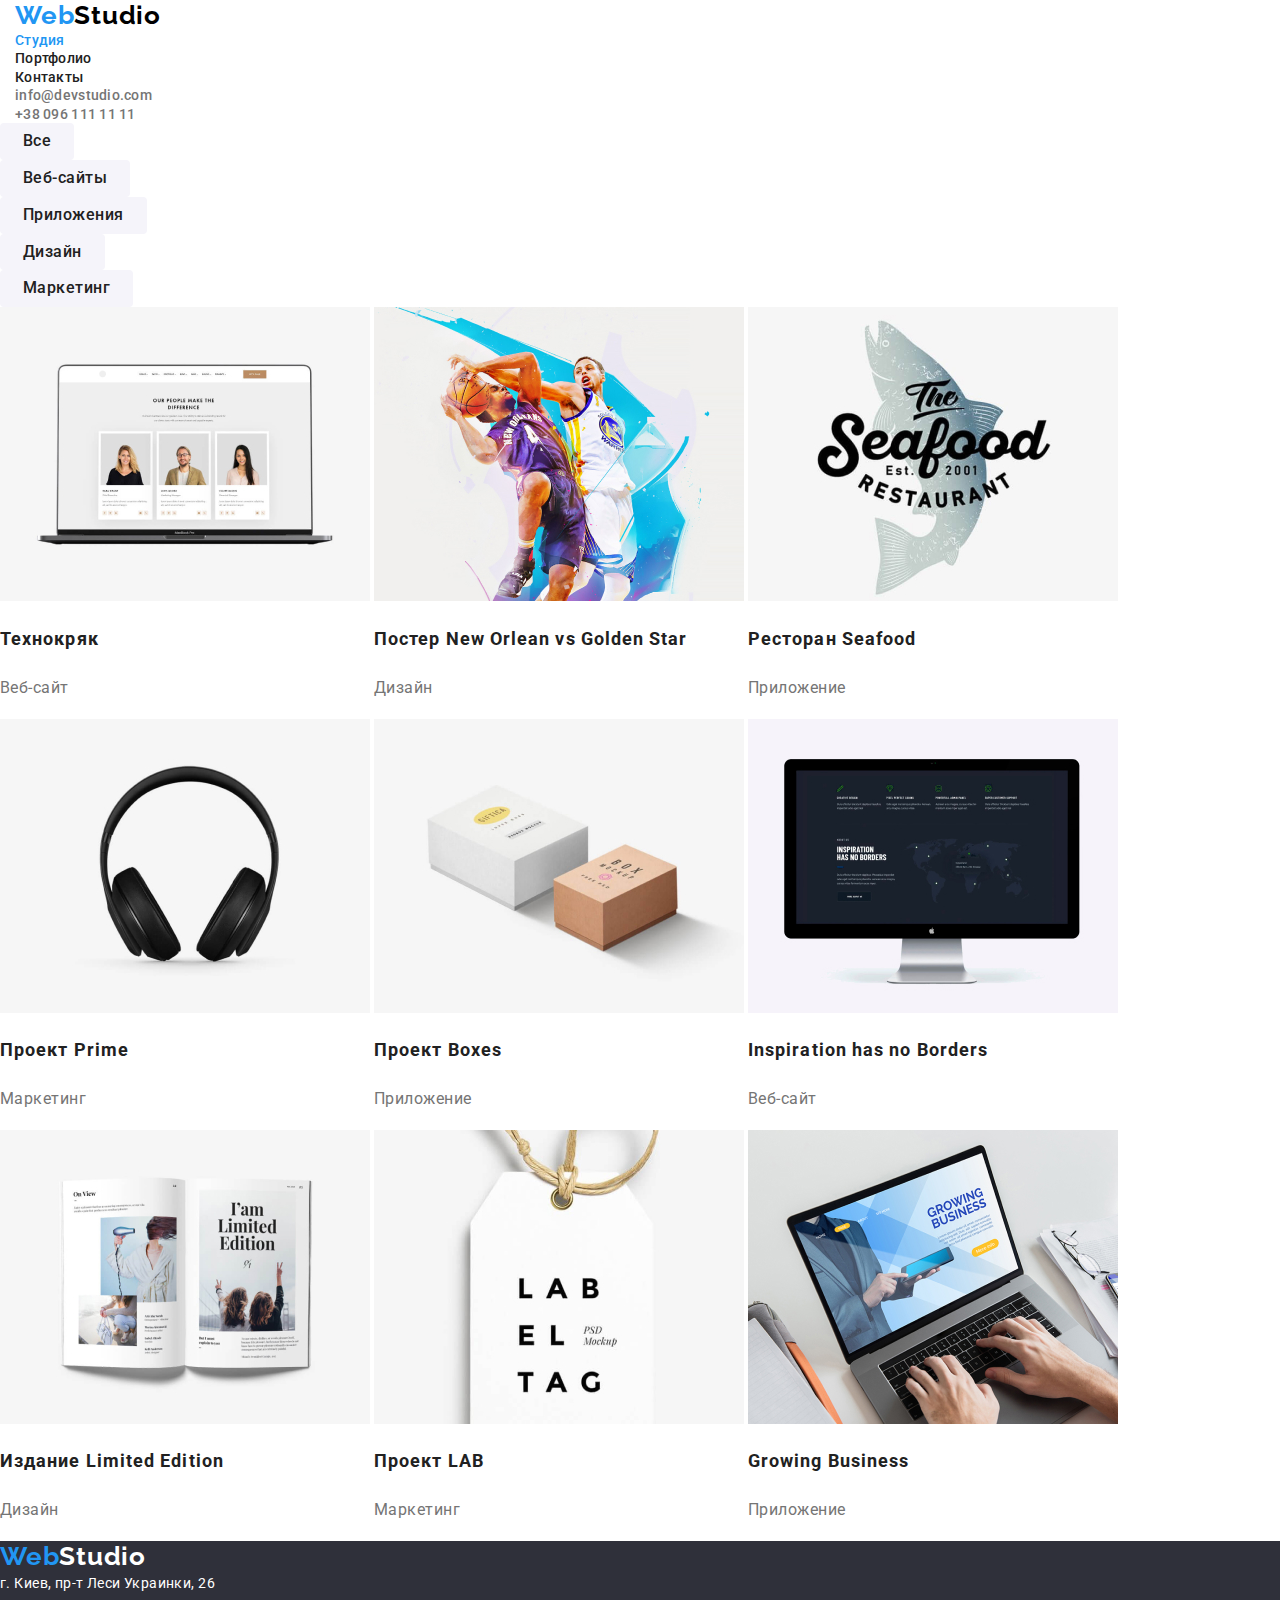
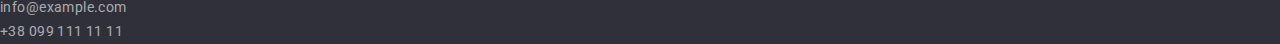
==== portfolio.html @ aeaafd96 "??" ====
<!DOCTYPE html>
<html lang="ru">

<head>
    <meta charset="UTF-8">
    <meta name="viewport" content="width=device-width, initial-scale=1.0">
    <title>Document</title>
    <link rel="preconnect" href="https://fonts.gstatic.com">
    <link href="https://fonts.googleapis.com/css2?family=Raleway:wght@700&family=Roboto:wght@400;500;700;900&display=swap"
    rel="stylesheet">
    <link rel="stylesheet" href="https://cdnjs.cloudflare.com/ajax/libs/modern-normalize/1.0.0/modern-normalize.min.css">
    <link rel="stylesheet" href="./css/style.css" />
<head>
    <meta charset="UTF-8">
    <meta teammate-name="viewport" content="width=device-width, initial-scale=1.0">
    <title>Document</title>
    <link rel="preconnect" href="https://fonts.gstatic.com">
    <link
        href="https://fonts.googleapis.com/css2?family=Raleway:wght@700&family=Roboto:wght@400;500;700;900&display=swap"
        rel="stylesheet">
    <link rel="stylesheet"
        href="https://cdnjs.cloudflare.com/ajax/libs/modern-normalize/1.0.0/modern-normalize.min.css">
    <link rel="stylesheet" href="./css/style.css" />
</head>
<body class="body">

    <header>
        <!-- Шапка сайта-->
        <div class="container">
            <nav>
                <!-- Главный блок навигации -->
                <a href="./index.html" class="logo">
                    <!--"/" - вернуться на главную страницу-->
                    Web<span class="logo-web">Studio</span>
                </a>
                <ul class="site-nav">
                    <li><a href="" class="link current">Студия</a></li>
                    <li><a href="./portfolio.html" class="link">Портфолио</a></li>
                    <li><a href="" class="link">Контакты</a></li>
                </ul>
            </nav>
        </div>

        <div class="container">
            <ul class="site-auth">
                <li><a href="" class="auth-link">info@devstudio.com</a></li>
                <li><a href="" class="auth-link">+38 096 111 11 11</a></li>
            </ul>
        </div>
    </header>
    <main>
        <section class="filter-section">
            <h1 class="visually-hidden">Портфолио</h1>
        <ul class="buttom">
            <li><button type="button" class="filter-button">Все</button></li>
            <li><button type="button" class="filter-button">Веб-сайты</button></li>
            <li><button type="button" class="filter-button">Приложения</button></li>
            <li><button type="button" class="filter-button">Дизайн</button></li>
            <li><button type="button" class="filter-button">Маркетинг</button></li>
        </ul>
        <ul>
            <li class="filter-list">
                <a href="">
                <img src="./images/portfolio.jpg" alt="Технокряк">
                <h2 class="filter-experience">Технокряк</h2>
                <p class="filter-product">Веб-сайт</p></a>
            </li>
            <li class="filter-list">
                <a href="">
                <img src="./images/portfolio2.jpg" alt="Постер New Orlean vs Golden Star">
                <h2 class="filter-experience">Постер New Orlean vs Golden Star</h2>
                <p class="filter-product">Дизайн</p>
            </a>
            </li>
            <li class="filter-list">
                <a href="">
                <img src="./images/portfolio3.jpg" alt="Ресторан Seafood">
                <h2 class="filter-experience">Ресторан Seafood</h2>
                <p class="filter-product">Приложение</p>
            </a>
            </li>
            <li class="filter-list">
                <a href="">
                <img src="./images/portfolio4.jpg" alt="Проект Prime">
                <h2 class="filter-experience">Проект Prime</h2>
                <p class="filter-product">Маркетинг</p>
            </a>
            </li>
            <li class="filter-list">
               <a href="">
                <img src="./images/portfolio5.jpg" alt="Проект Boxes">
                <h2 class="filter-experience">Проект Boxes</h2>
                <p class="filter-product">Приложение</p>
            </a>
            </li>
            <li class="filter-list">
               <a href="">
                <img src="./images/portfolio6.jpg" alt="Inspiration has no Borders">
                <h2 class="filter-experience">Inspiration has no Borders</h2>
                <p class="filter-product">Веб-сайт</p>
            </a>
            </li>
            <li class="filter-list">
               <a href="">
                <img src="./images/portfolio7.jpg" alt="Издание Limited Edition">
                <h2 class="filter-experience">Издание Limited Edition</h2>
                <p class="filter-product">Дизайн</p>
            </a>
            </li>
            <li class="filter-list">
               <a href="">
                <img src="./images/portfolio8.jpg" alt="Проект LAB">
                <h2 class="filter-experience">Проект LAB</h2>
                <p class="filter-product">Маркетинг</p>
            </a>
            </li>
            <li class="filter-list">
               <a href="">
                <img src="./images/portfolio9.jpg" alt="Growing Business">
                <h2 class="filter-experience">Growing Business</h2>
                <p class="filter-product">Приложение</p>
            </a>
            </li>
        </ul>
      

        </section>
    </main>
    <footer class="footer">
        <a href="./index.html" class="logo">
            <!--"/" - вернуться на главную страницу. Не работает на GitHub, добавлен ./index.html-->
            Web<span class="logo-footer">Studio</span>
        </a>
    
        <address>
            <ul>
                <li><a href="https://goo.gl/maps/9YoqFHSqJAAs1rC1A" target="_blank" class="footer-maps">г. Киев, пр-т Леси
                        Украинки, 26</a></li>
                <li><a href="mailto:info@example.com" class="footer-link">info@example.com</a></li>
                <li><a href="tel:+380991111111" class="footer-link">+38 099 111 11 11</a></li>
            </ul>
        </address>
    
    
    </footer>

</body>

</html>
---- css/style.css ----
:root {
  --primary-text-color: #212121;
  --title-text-color: #2196f3;
  --text-color: #757575;
  --hero-color: #ffffff;
  --footer-link-color: rgba(255, 255, 255, 0.6);
}

*html {
  box-sizing: border-box;
}

*,
*::before,
*::after {
  box-sizing: inherit;
}

body {
  background-color: var(--hero-color);
  font-family: Roboto, sans-serif;
  margin: 0;
}

.container {
  width: 1230px;
  padding-left: 15px;
  padding-right: 15px;
  margin: 0;
}

/*приминяем ко всем спискам*/
ul {
  list-style: none;
  padding: 0;
  margin: 0;
}

/*убираем подчёркивание текста*/
a {
  text-decoration: none;
}

.section.no-padding {
  padding-top: 0px;
  padding-bottom: 0px;
}

/* Логотип*/
.logo {
  color: var(--title-text-color);
  font-family: Raleway, cursive;
  font-weight: 700;
  font-size: 26px;
  line-height: 1.19;
  letter-spacing: 0.03em;
}
.logo-web {
  color: #000000;
}

.logo-web:hover,
.logo-web:focus {
  color: var(--title-text-color);
}

.logo-footer {
  color: #ffffff;
}

.logo-footer:hover,
.logo-footer:focus {
  color: var(--title-text-color);
}

/*site-nav*/
.site-nav .link {
  color: var(--primary-text-color);
  font-weight: 500;
  font-size: 14px;
  line-height: 1.14;
  letter-spacing: 0.02em;
  margin-top: 32px;
  margin-bottom: 32px;
}
.site-nav .link:hover,
.site-nav .link:focus {
  color: var(--title-text-color);
}

.site-nav .link.current {
  color: var(--title-text-color);
}

/*site-auth*/
.site-auth .auth-link {
  color: var(--text-color);
  font-weight: 500;
  font-size: 14px;
  line-height: 1.14;
  letter-spacing: 0.02em;
  margin-top: 0px;
  margin-bottom: 213px;
}
.site-auth .auth-link:hover,
.site-auth .auth-link:focus {
  color: var(--title-text-color);
}

/*Общее оформление текста*/
.section {
  font-weight: 700;
  font-size: 36px;
  line-height: 1.16;
  text-align: center;
  letter-spacing: 0.03em;
  padding-top: 94px;
  padding-bottom: 94px;
}

.teammate {
  background-color: #f5f4fa;
}

/*Hero*/
.hero-section {
  margin: 0;
  margin-bottom: 0;
  background-color: #2f303a;
  text-align: center;
}

.hero-title {
  color: var(--hero-color);
  font-weight: 900;
  font-size: 44px;
  line-height: 1.36;
  text-align: center;
  letter-spacing: 0.06em;
  text-transform: uppercase;
  margin-top: 0px;
  margin-bottom: 30px;
}

/*Button*/
.button {
  color: var(--hero-color);
  background-color: var(--title-text-color);
  font-family: inherit;
  font-family: Roboto;
  font-weight: 700;
  font-size: 16px;
  line-height: 1.87;
  display: flex;
  align-items: center;
  text-align: center;
  letter-spacing: 0.06em;
  box-shadow: 0px 4px 4px rgba(0, 0, 0, 0.15);
  border-radius: 4px;
  display: inline-block;
  padding: 10px 32px;
  margin-top: 0px;
  margin-bottom: 187px;
}

.button:hover,
.button:focus {
  color: var(--title-text-color);
  background-color: var(--hero-color);
  font-family: inherit;
}

/*///////Наши преимуества(advantages)/////*/
/*advantages-title {}*/

.advantages-list {
  display: inline-block;
}

.visually-hidden {
  position: absolute;
  width: 1px;
  height: 1px;
  margin: -1px;
  border: 0;
  padding: 0;
  white-space: nowrap;
  clip-path: inset(100%);
  clip: rect(0 0 0 0);
  overflow: hidden;
}

.advantages-title {
  color: var(--primary-text-color);
  font-weight: 700;
  font-size: 14px;
  line-height: 1.14;
  letter-spacing: 0.03em;
  text-transform: uppercase;
  margin-top: 0px;
  margin-bottom: 10px;
}

.advantages-content {
  color: var(--text-color);
  font-size: 14px;
  line-height: 1.71;
  letter-spacing: 0.03em;
  margin-top: 0px;
  margin-bottom: 0px;
  text-align: center;
}

/*Product*/

/*/////Team/////*/
.team-list,
.product-list {
  display: inline-block;
}
.teammate-name {
  font-weight: 500;
  font-size: 16px;
  line-height: 1.18;
  text-align: center;
  letter-spacing: 0.03em;
}
.teammate-position {
  color: var(--text-color);
  font-size: 16px;
  line-height: 1.18;
  text-align: center;
  letter-spacing: 0.03em;
}

/*Footer*/
.footer {
  background-color: #2f303a;
}
.footer-maps {
  color: var(--hero-color);
  font-style: normal;
  font-size: 14px;
  line-height: 1.71;
  letter-spacing: 0.03em;
}

.footer-link {
  color: var(--footer-link-color);
  font-style: normal;
  font-size: 14px;
  line-height: 1.71;
  letter-spacing: 0.03em;
}

/*/////////////////////portfolio.html////////////////////////*/

/*filter*/
.filter-list {
  display: inline-block;
}
.filter-product {
  color: var(--primary-text-color);
}

.filter-button {
  color: var(--primary-text-color);
  background-color: #f5f4fa;
  font-weight: 500;
  font-size: 16px;
  line-height: 1.43;
  text-align: center;
  letter-spacing: 0.03em;
  border: 1px solid transparent;
  display: inline-block;
  border-radius: 4px;
  padding: 6px 22px;
  text-align: center;
}

.filter-button:hover,
.filter-button:focus {
  color: var(--hero-color);
  background-color: var(--title-text-color);
  font-family: inherit;
}

.filter-experience {
  color: var(--primary-text-color);
  font-weight: bold;
  font-size: 18px;
  line-height: 2;
  letter-spacing: 0.06em;
}

.filter-product {
  color: var(--text-color);
  font-size: 16px;
  line-height: 1.87;
  letter-spacing: 0.03em;
}
---- css/style.css ----
:root {
  --primary-text-color: #212121;
  --title-text-color: #2196f3;
  --text-color: #757575;
  --hero-color: #ffffff;
  --footer-link-color: rgba(255, 255, 255, 0.6);
}

*html {
  box-sizing: border-box;
}

*,
*::before,
*::after {
  box-sizing: inherit;
}

body {
  background-color: var(--hero-color);
  font-family: Roboto, sans-serif;
  margin: 0;
}

.container {
  width: 1230px;
  padding-left: 15px;
  padding-right: 15px;
  margin: 0;
}

/*приминяем ко всем спискам*/
ul {
  list-style: none;
  padding: 0;
  margin: 0;
}

/*убираем подчёркивание текста*/
a {
  text-decoration: none;
}

.section.no-padding {
  padding-top: 0px;
  padding-bottom: 0px;
}

/* Логотип*/
.logo {
  color: var(--title-text-color);
  font-family: Raleway, cursive;
  font-weight: 700;
  font-size: 26px;
  line-height: 1.19;
  letter-spacing: 0.03em;
}
.logo-web {
  color: #000000;
}

.logo-web:hover,
.logo-web:focus {
  color: var(--title-text-color);
}

.logo-footer {
  color: #ffffff;
}

.logo-footer:hover,
.logo-footer:focus {
  color: var(--title-text-color);
}

/*site-nav*/
.site-nav .link {
  color: var(--primary-text-color);
  font-weight: 500;
  font-size: 14px;
  line-height: 1.14;
  letter-spacing: 0.02em;
  margin-top: 32px;
  margin-bottom: 32px;
}
.site-nav .link:hover,
.site-nav .link:focus {
  color: var(--title-text-color);
}

.site-nav .link.current {
  color: var(--title-text-color);
}

/*site-auth*/
.site-auth .auth-link {
  color: var(--text-color);
  font-weight: 500;
  font-size: 14px;
  line-height: 1.14;
  letter-spacing: 0.02em;
  margin-top: 0px;
  margin-bottom: 213px;
}
.site-auth .auth-link:hover,
.site-auth .auth-link:focus {
  color: var(--title-text-color);
}

/*Общее оформление текста*/
.section {
  font-weight: 700;
  font-size: 36px;
  line-height: 1.16;
  text-align: center;
  letter-spacing: 0.03em;
  padding-top: 94px;
  padding-bottom: 94px;
}

.teammate {
  background-color: #f5f4fa;
}

/*Hero*/
.hero-section {
  margin: 0;
  margin-bottom: 0;
  background-color: #2f303a;
  text-align: center;
}

.hero-title {
  color: var(--hero-color);
  font-weight: 900;
  font-size: 44px;
  line-height: 1.36;
  text-align: center;
  letter-spacing: 0.06em;
  text-transform: uppercase;
  margin-top: 0px;
  margin-bottom: 30px;
}

/*Button*/
.button {
  color: var(--hero-color);
  background-color: var(--title-text-color);
  font-family: inherit;
  font-family: Roboto;
  font-weight: 700;
  font-size: 16px;
  line-height: 1.87;
  display: flex;
  align-items: center;
  text-align: center;
  letter-spacing: 0.06em;
  box-shadow: 0px 4px 4px rgba(0, 0, 0, 0.15);
  border-radius: 4px;
  display: inline-block;
  padding: 10px 32px;
  margin-top: 0px;
  margin-bottom: 187px;
}

.button:hover,
.button:focus {
  color: var(--title-text-color);
  background-color: var(--hero-color);
  font-family: inherit;
}

/*///////Наши преимуества(advantages)/////*/
/*advantages-title {}*/

.advantages-list {
  display: inline-block;
}

.visually-hidden {
  position: absolute;
  width: 1px;
  height: 1px;
  margin: -1px;
  border: 0;
  padding: 0;
  white-space: nowrap;
  clip-path: inset(100%);
  clip: rect(0 0 0 0);
  overflow: hidden;
}

.advantages-title {
  color: var(--primary-text-color);
  font-weight: 700;
  font-size: 14px;
  line-height: 1.14;
  letter-spacing: 0.03em;
  text-transform: uppercase;
  margin-top: 0px;
  margin-bottom: 10px;
}

.advantages-content {
  color: var(--text-color);
  font-size: 14px;
  line-height: 1.71;
  letter-spacing: 0.03em;
  margin-top: 0px;
  margin-bottom: 0px;
  text-align: center;
}

/*Product*/

/*/////Team/////*/
.team-list,
.product-list {
  display: inline-block;
}
.teammate-name {
  font-weight: 500;
  font-size: 16px;
  line-height: 1.18;
  text-align: center;
  letter-spacing: 0.03em;
}
.teammate-position {
  color: var(--text-color);
  font-size: 16px;
  line-height: 1.18;
  text-align: center;
  letter-spacing: 0.03em;
}

/*Footer*/
.footer {
  background-color: #2f303a;
}
.footer-maps {
  color: var(--hero-color);
  font-style: normal;
  font-size: 14px;
  line-height: 1.71;
  letter-spacing: 0.03em;
}

.footer-link {
  color: var(--footer-link-color);
  font-style: normal;
  font-size: 14px;
  line-height: 1.71;
  letter-spacing: 0.03em;
}

/*/////////////////////portfolio.html////////////////////////*/

/*filter*/
.filter-list {
  display: inline-block;
}
.filter-product {
  color: var(--primary-text-color);
}

.filter-button {
  color: var(--primary-text-color);
  background-color: #f5f4fa;
  font-weight: 500;
  font-size: 16px;
  line-height: 1.43;
  text-align: center;
  letter-spacing: 0.03em;
  border: 1px solid transparent;
  display: inline-block;
  border-radius: 4px;
  padding: 6px 22px;
  text-align: center;
}

.filter-button:hover,
.filter-button:focus {
  color: var(--hero-color);
  background-color: var(--title-text-color);
  font-family: inherit;
}

.filter-experience {
  color: var(--primary-text-color);
  font-weight: bold;
  font-size: 18px;
  line-height: 2;
  letter-spacing: 0.06em;
}

.filter-product {
  color: var(--text-color);
  font-size: 16px;
  line-height: 1.87;
  letter-spacing: 0.03em;
}
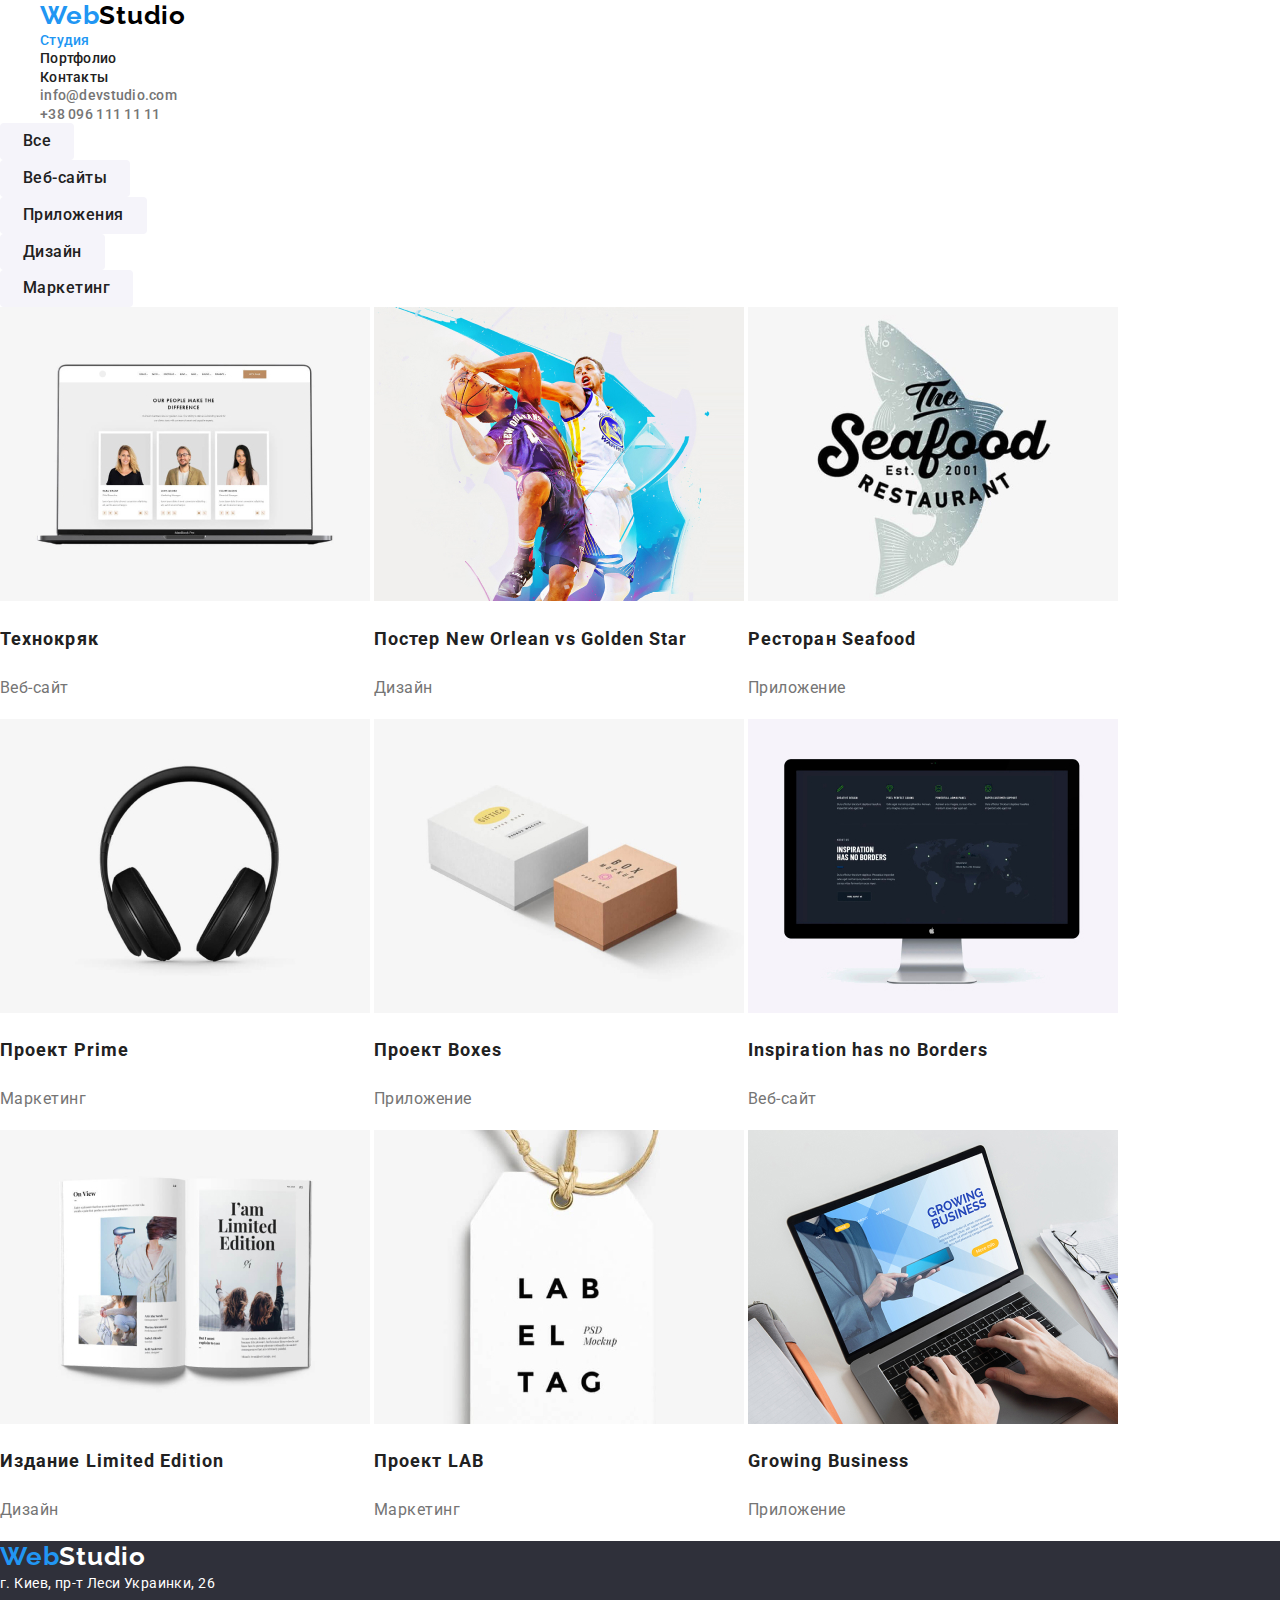
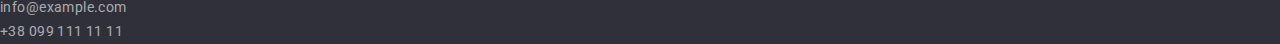
==== commit ca6a01b4: "&" ====
--- a/portfolio.html
+++ b/portfolio.html
@@ -4,15 +4,6 @@
 <head>
     <meta charset="UTF-8">
     <meta name="viewport" content="width=device-width, initial-scale=1.0">
-    <title>Document</title>
-    <link rel="preconnect" href="https://fonts.gstatic.com">
-    <link href="https://fonts.googleapis.com/css2?family=Raleway:wght@700&family=Roboto:wght@400;500;700;900&display=swap"
-    rel="stylesheet">
-    <link rel="stylesheet" href="https://cdnjs.cloudflare.com/ajax/libs/modern-normalize/1.0.0/modern-normalize.min.css">
-    <link rel="stylesheet" href="./css/style.css" />
-<head>
-    <meta charset="UTF-8">
-    <meta teammate-name="viewport" content="width=device-width, initial-scale=1.0">
     <title>Document</title>
     <link rel="preconnect" href="https://fonts.gstatic.com">
     <link
--- a/css/style.css
+++ b/css/style.css
@@ -23,10 +23,11 @@
 }
 
 .container {
-  width: 1230px;
+  margin-left: auto;
+  margin-right: auto;
+  width: 1200px;
   padding-left: 15px;
   padding-right: 15px;
-  margin: 0;
 }
 
 /*приминяем ко всем спискам*/
@@ -41,10 +42,10 @@
   text-decoration: none;
 }
 
-.section.no-padding {
+/*.section.no-padding {
   padding-top: 0px;
   padding-bottom: 0px;
-}
+}*/
 
 /* Логотип*/
 .logo {
@@ -114,10 +115,17 @@
   line-height: 1.16;
   text-align: center;
   letter-spacing: 0.03em;
-  padding-top: 94px;
-  padding-bottom: 94px;
-}
-
+  margin-top: 94px;
+  margin-bottom: 94px;
+}
+.products-title,
+.team-title {
+  padding-bottom: 50px;
+}
+.team-list,
+.product-list {
+  display: inline-block;
+}
 .teammate {
   background-color: #f5f4fa;
 }
@@ -214,10 +222,7 @@
 /*Product*/
 
 /*/////Team/////*/
-.team-list,
-.product-list {
-  display: inline-block;
-}
+
 .teammate-name {
   font-weight: 500;
   font-size: 16px;
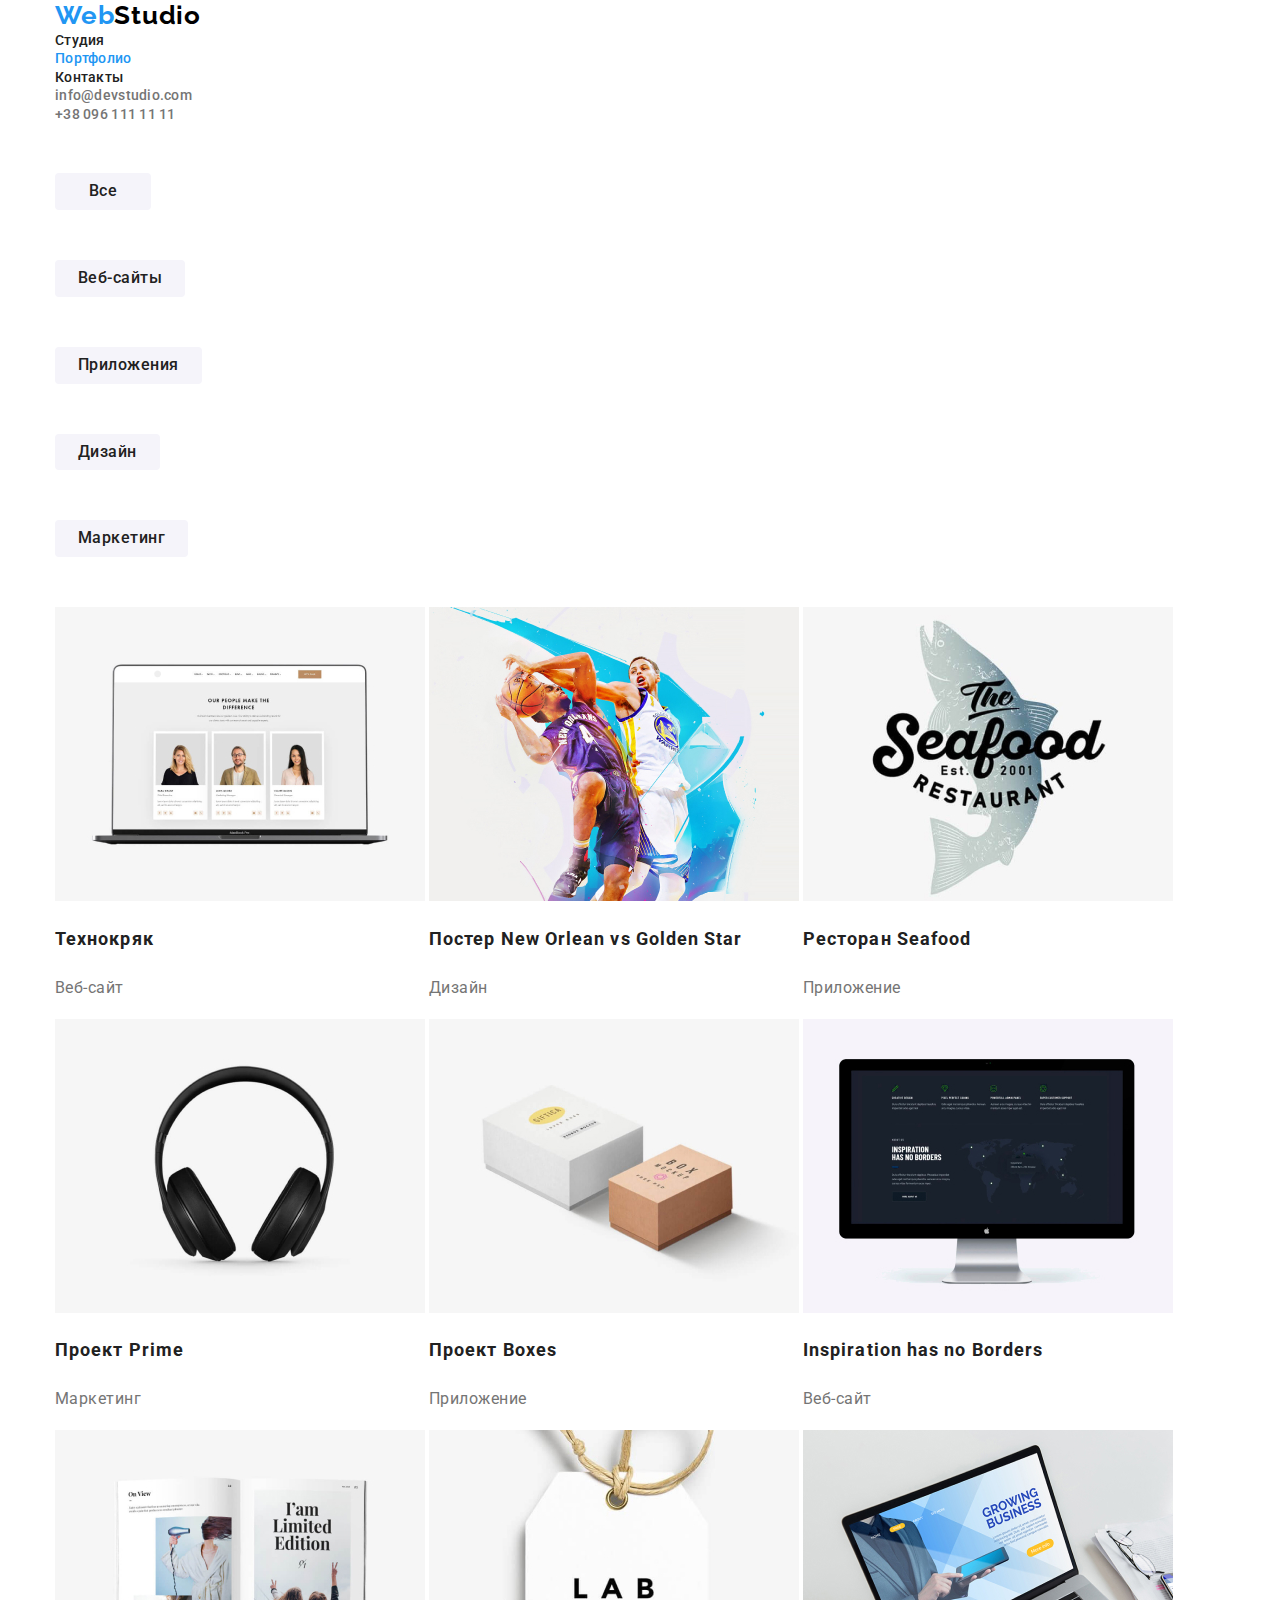
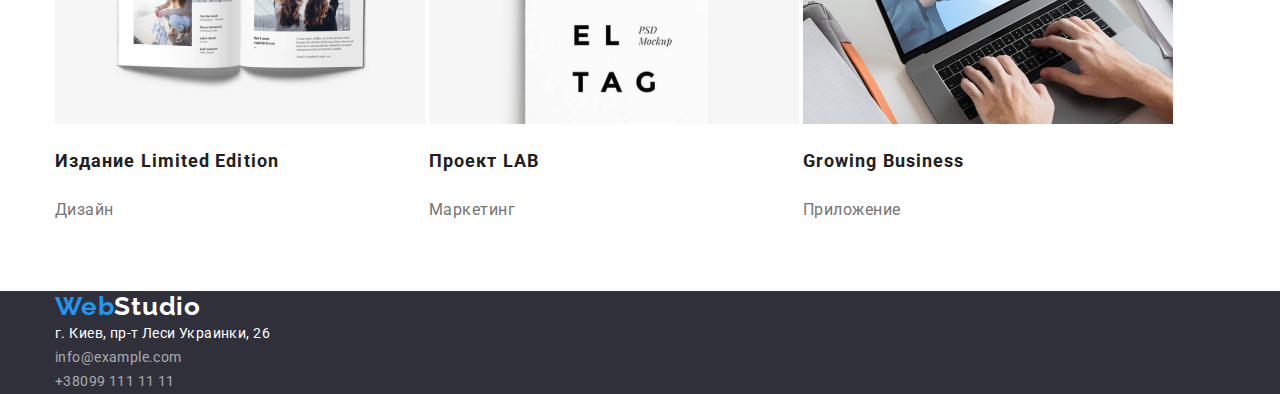
==== commit bcf42faa: "+/-" ====
--- a/portfolio.html
+++ b/portfolio.html
@@ -25,8 +25,8 @@
                     Web<span class="logo-web">Studio</span>
                 </a>
                 <ul class="site-nav">
-                    <li><a href="" class="link current">Студия</a></li>
-                    <li><a href="./portfolio.html" class="link">Портфолио</a></li>
+                    <li><a href="./" class="link">Студия</a></li>
+                    <li><a href="./portfolio.html" class="link current">Портфолио</a></li>
                     <li><a href="" class="link">Контакты</a></li>
                 </ul>
             </nav>
@@ -39,8 +39,10 @@
             </ul>
         </div>
     </header>
+   
     <main>
         <section class="filter-section">
+            <div class="container">
             <h1 class="visually-hidden">Портфолио</h1>
         <ul class="buttom">
             <li><button type="button" class="filter-button">Все</button></li>
@@ -113,24 +115,30 @@
             </a>
             </li>
         </ul>
-      
+        </div>
+    </section>
 
-        </section>
     </main>
+   
+<!--Footer-->
     <footer class="footer">
-        <a href="./index.html" class="logo">
-            <!--"/" - вернуться на главную страницу. Не работает на GitHub, добавлен ./index.html-->
-            Web<span class="logo-footer">Studio</span>
-        </a>
+        <div class="container">
+            <a href="./index.html" class="logo">
+                <!--"/" - вернуться на главную страницу-->
+                Web<span class="logo-footer">Studio</span>
+            </a>
+        </div>
     
-        <address>
-            <ul>
-                <li><a href="https://goo.gl/maps/9YoqFHSqJAAs1rC1A" target="_blank" class="footer-maps">г. Киев, пр-т Леси
-                        Украинки, 26</a></li>
-                <li><a href="mailto:info@example.com" class="footer-link">info@example.com</a></li>
-                <li><a href="tel:+380991111111" class="footer-link">+38 099 111 11 11</a></li>
-            </ul>
-        </address>
+        <div class="container">
+            <address>
+                <ul>
+                    <li><a href="https://goo.gl/maps/9YoqFHSqJAAs1rC1A" target="_blank" class="footer-maps">г. Киев, пр-т
+                            Леси Украинки, 26</a></li>
+                    <li><a href="mailto:info@example.com" class="footer-link">info@example.com</a></li>
+                    <li><a href="tel:+380991111111" class="footer-link">+38099 111 11 11</a></li>
+                </ul>
+            </address>
+        </div>
     
     
     </footer>
--- a/css/style.css
+++ b/css/style.css
@@ -25,7 +25,7 @@
 .container {
   margin-left: auto;
   margin-right: auto;
-  width: 1200px;
+  width: 1170px;
   padding-left: 15px;
   padding-right: 15px;
 }
@@ -167,6 +167,7 @@
   border-radius: 4px;
   display: inline-block;
   padding: 10px 32px;
+  min-width: 50px;
   margin-top: 0px;
   margin-bottom: 187px;
 }
@@ -261,6 +262,10 @@
 /*/////////////////////portfolio.html////////////////////////*/
 
 /*filter*/
+.filter-section {
+  margin-top: 50px;
+  margin-bottom: 50px;
+}
 .filter-list {
   display: inline-block;
 }
@@ -281,6 +286,9 @@
   border-radius: 4px;
   padding: 6px 22px;
   text-align: center;
+  margin-top: 0px;
+  margin-bottom: 50px;
+  min-width: 50px;
 }
 
 .filter-button:hover,
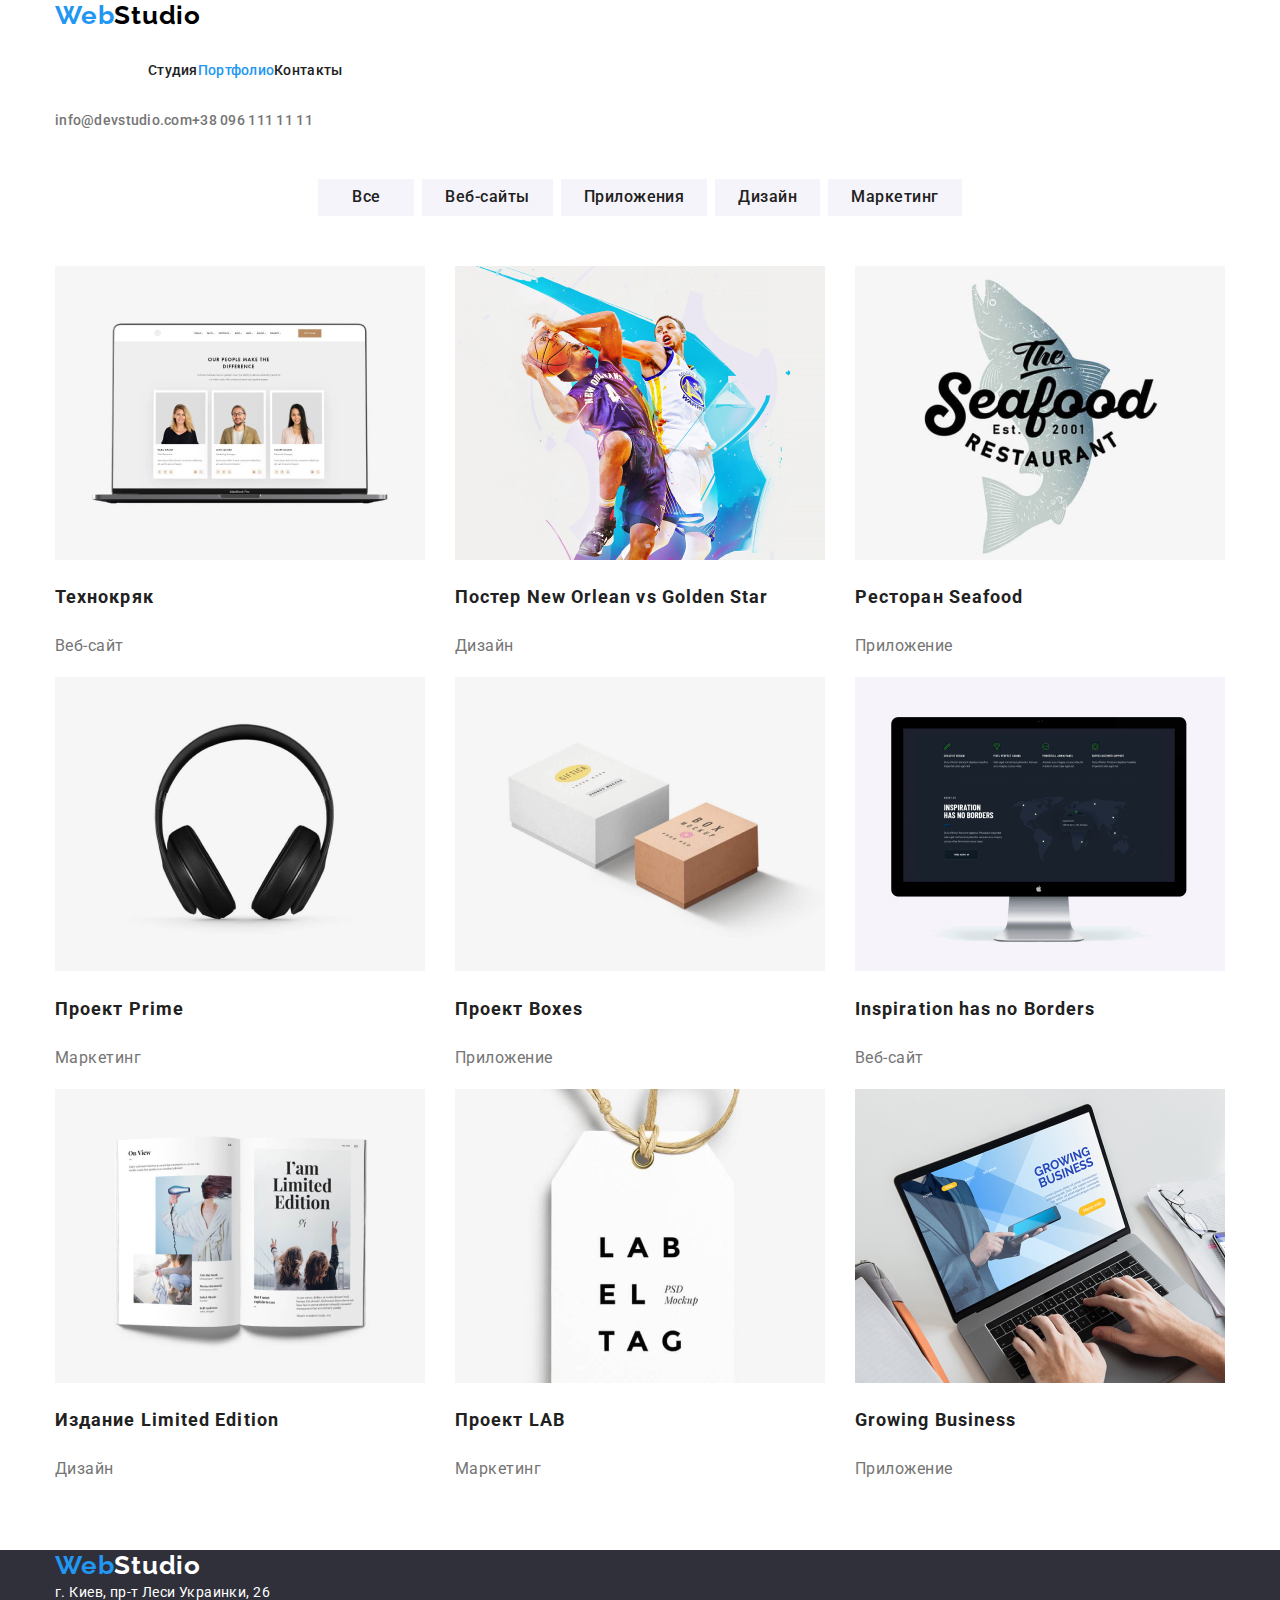
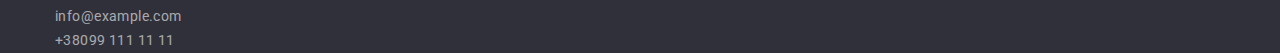
==== commit 24cd7725: "???" ====
--- a/portfolio.html
+++ b/portfolio.html
@@ -30,9 +30,9 @@
                     <li><a href="" class="link">Контакты</a></li>
                 </ul>
             </nav>
-        </div>
+        <!--</div>
 
-        <div class="container">
+        <div class="container">-->
             <ul class="site-auth">
                 <li><a href="" class="auth-link">info@devstudio.com</a></li>
                 <li><a href="" class="auth-link">+38 096 111 11 11</a></li>
@@ -42,16 +42,16 @@
    
     <main>
         <section class="filter-section">
-            <div class="container">
+            <div class="container-filter">
             <h1 class="visually-hidden">Портфолио</h1>
-        <ul class="buttom">
-            <li><button type="button" class="filter-button">Все</button></li>
-            <li><button type="button" class="filter-button">Веб-сайты</button></li>
-            <li><button type="button" class="filter-button">Приложения</button></li>
-            <li><button type="button" class="filter-button">Дизайн</button></li>
-            <li><button type="button" class="filter-button">Маркетинг</button></li>
+        <ul class="buttom-lis">
+            <li class="item"><button type="button" class="filter-button">Все</button></li>
+            <li class="item"><button type="button" class="filter-button">Веб-сайты</button></li>
+            <li class="item"><button type="button" class="filter-button">Приложения</button></li>
+            <li class="item"><button type="button" class="filter-button">Дизайн</button></li>
+            <li class="item"><button type="button" class="filter-button">Маркетинг</button></li>
         </ul>
-        <ul>
+        <ul class="filter-block">
             <li class="filter-list">
                 <a href="">
                 <img src="./images/portfolio.jpg" alt="Технокряк">
--- a/css/style.css
+++ b/css/style.css
@@ -74,16 +74,34 @@
   color: var(--title-text-color);
 }
 
+.main-nav {
+  display: flex;
+  align-items: center;
+  justify-content: flex-start;
+}
+
 /*site-nav*/
+.site-nav {
+  display: flex;
+  margin-left: 93px;
+}
+.site-nav .item + .item /*альтернатива .site-nav .item:not(:last-child), но при использовании :last-child необходимо использовать - margin-right */ {
+  outline: 1px solid red;
+  margin-left: 50px;
+}
+
 .site-nav .link {
+  display: block;
+  padding-top: 32px;
+  padding-bottom: 32px;
+
   color: var(--primary-text-color);
   font-weight: 500;
   font-size: 14px;
   line-height: 1.14;
   letter-spacing: 0.02em;
-  margin-top: 32px;
-  margin-bottom: 32px;
-}
+}
+
 .site-nav .link:hover,
 .site-nav .link:focus {
   color: var(--title-text-color);
@@ -94,6 +112,13 @@
 }
 
 /*site-auth*/
+.site-auth {
+  display: flex;
+  margin-left: auto;
+}
+.site-auth .item  + .item /*альтернатива .site-auth .item:not(:last-child). Только делает последним не правый, а левый элемент (от первого левого, который не учитывается).*/ {
+  margin-left: 50px;
+}
 .site-auth .auth-link {
   color: var(--text-color);
   font-weight: 500;
@@ -146,7 +171,8 @@
   text-align: center;
   letter-spacing: 0.06em;
   text-transform: uppercase;
-  margin-top: 0px;
+  padding: 200px 252px;
+  padding-bottom: 0px;
   margin-bottom: 30px;
 }
 
@@ -161,7 +187,6 @@
   line-height: 1.87;
   display: flex;
   align-items: center;
-  text-align: center;
   letter-spacing: 0.06em;
   box-shadow: 0px 4px 4px rgba(0, 0, 0, 0.15);
   border-radius: 4px;
@@ -182,8 +207,21 @@
 /*///////Наши преимуества(advantages)/////*/
 /*advantages-title {}*/
 
+.advantages-ul {
+  display: flex;
+  margin-left: -10px;
+  margin-top: -10px;
+  text-align: start;
+  /*  flex-wrap: wrap;
+  margin-left: -10px;
+  margin-top: -10px;
+  flex-basis: calc(100% / 3 - 10px);*/
+}
+
 .advantages-list {
   display: inline-block;
+  margin-left: 30px;
+  margin-top: 96px;
 }
 
 .visually-hidden {
@@ -217,7 +255,6 @@
   letter-spacing: 0.03em;
   margin-top: 0px;
   margin-bottom: 0px;
-  text-align: center;
 }
 
 /*Product*/
@@ -266,11 +303,26 @@
   margin-top: 50px;
   margin-bottom: 50px;
 }
+
+.filter-block {
+  display: flex;
+}
 .filter-list {
-  display: inline-block;
-}
+  width: 370px;
+  margin-right: 30px;
+}
+
+.filter-list:nth-child(3n) {
+  margin-right: 0;
+}
+
 .filter-product {
   color: var(--primary-text-color);
+}
+
+.buttom-lis {
+  display: flex;
+  justify-content: center;
 }
 
 .filter-button {
@@ -282,13 +334,16 @@
   text-align: center;
   letter-spacing: 0.03em;
   border: 1px solid transparent;
-  display: inline-block;
-  border-radius: 4px;
+  display: block;
+  text-align: center;
+  /*outline: 1px solid red;*/
+  min-width: 50px;
+  margin-bottom: 50px;
+  text-align: center;
   padding: 6px 22px;
-  text-align: center;
-  margin-top: 0px;
-  margin-bottom: 50px;
-  min-width: 50px;
+}
+.buttom-lis .item + .item {
+  margin-left: 8px;
 }
 
 .filter-button:hover,
@@ -298,6 +353,18 @@
   font-family: inherit;
 }
 
+.container-filter {
+  width: 1170px;
+  padding-right: 15px;
+  padding-left: 15px;
+  margin-left: auto;
+  margin-right: auto;
+}
+
+.filter-block {
+  flex-wrap: wrap;
+}
+
 .filter-experience {
   color: var(--primary-text-color);
   font-weight: bold;
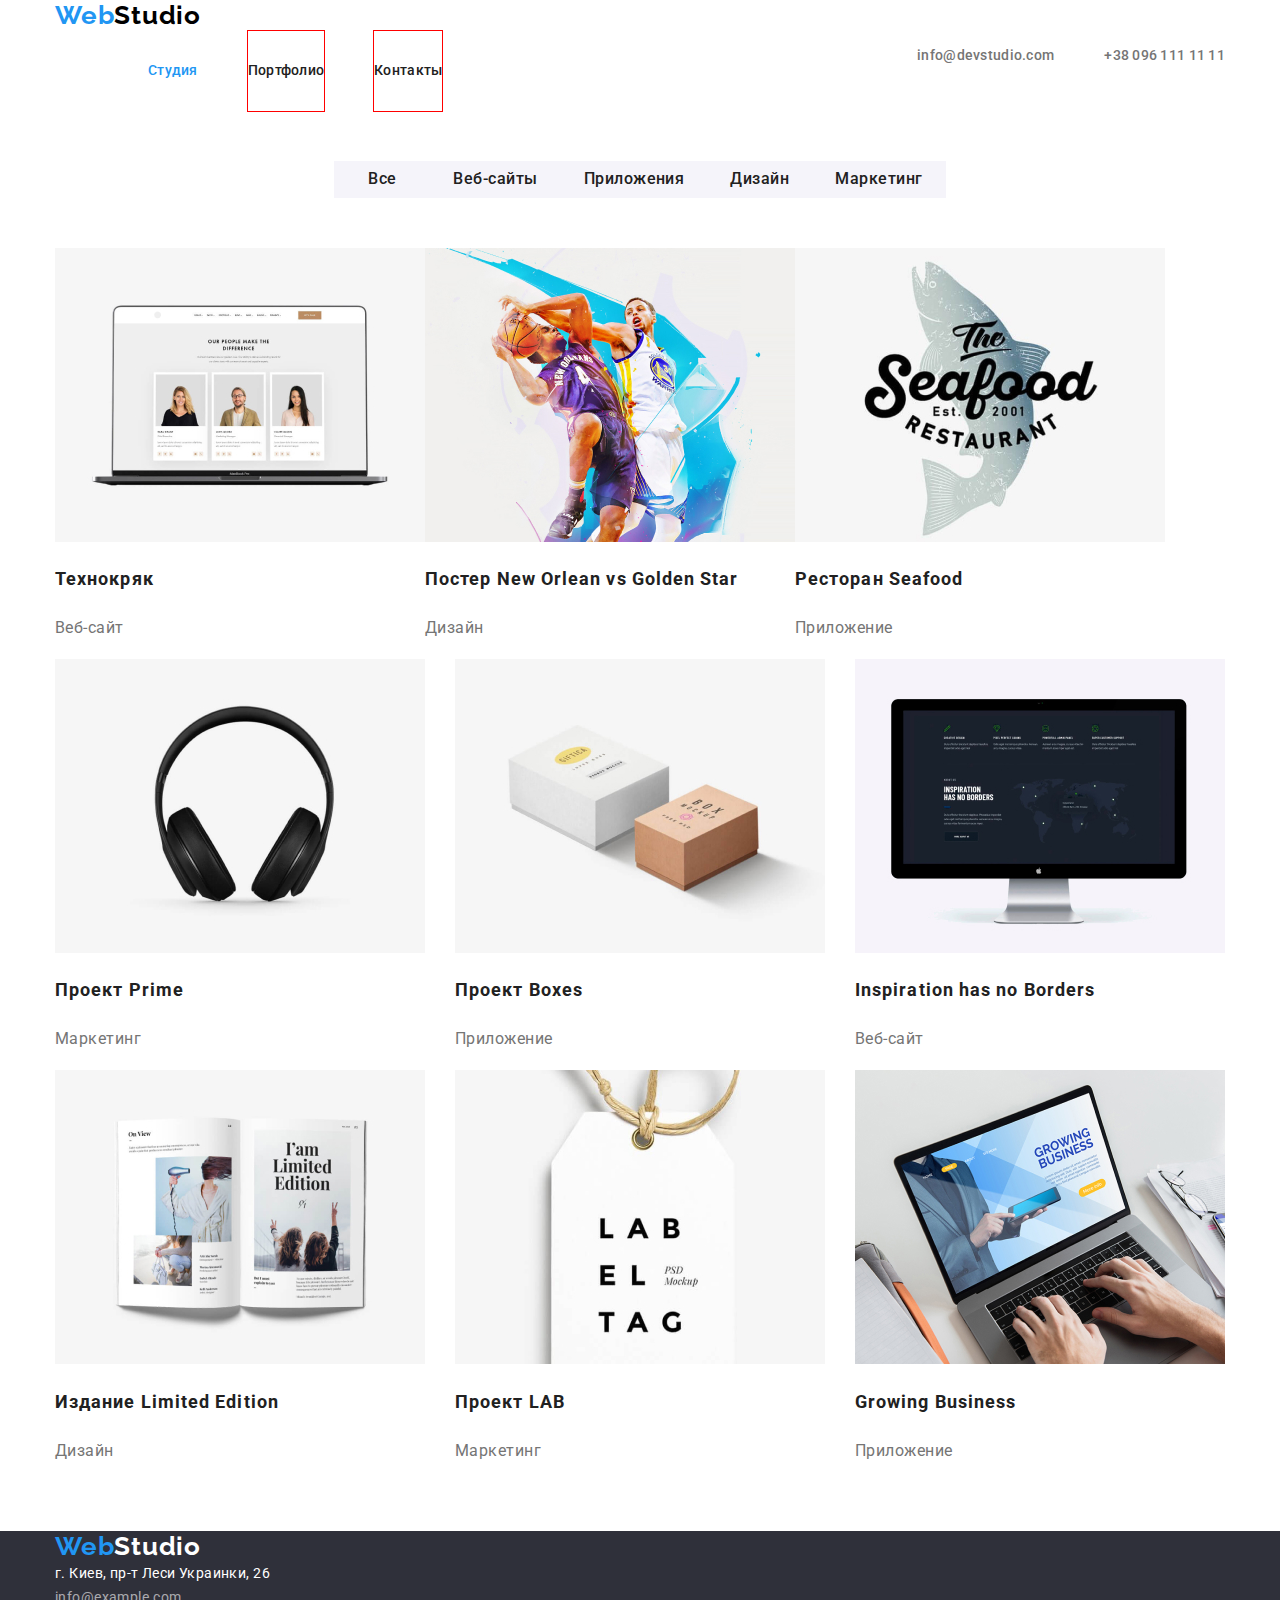
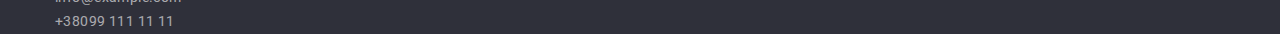
==== commit 61dfeef3: "Something und" ====
--- a/portfolio.html
+++ b/portfolio.html
@@ -17,7 +17,7 @@
 
     <header>
         <!-- Шапка сайта-->
-        <div class="container">
+        <div class="container main-nav">
             <nav>
                 <!-- Главный блок навигации -->
                 <a href="./index.html" class="logo">
@@ -25,17 +25,17 @@
                     Web<span class="logo-web">Studio</span>
                 </a>
                 <ul class="site-nav">
-                    <li><a href="./" class="link">Студия</a></li>
-                    <li><a href="./portfolio.html" class="link current">Портфолио</a></li>
-                    <li><a href="" class="link">Контакты</a></li>
+                    <li class="item"><a href="" class="link current">Студия</a></li>
+                    <li class="item"><a href="./portfolio.html" class="link">Портфолио</a></li>
+                    <li class="item"><a href="" class="link">Контакты</a></li>
                 </ul>
             </nav>
-        <!--</div>
-
+            <!--</div>
+    
         <div class="container">-->
             <ul class="site-auth">
-                <li><a href="" class="auth-link">info@devstudio.com</a></li>
-                <li><a href="" class="auth-link">+38 096 111 11 11</a></li>
+                <li class="item"><a href="" class="auth-link">info@devstudio.com</a></li>
+                <li class="item"><a href="" class="auth-link">+38 096 111 11 11</a></li>
             </ul>
         </div>
     </header>
@@ -44,7 +44,7 @@
         <section class="filter-section">
             <div class="container-filter">
             <h1 class="visually-hidden">Портфолио</h1>
-        <ul class="buttom-lis">
+        <ul class="filter-buttom-list">
             <li class="item"><button type="button" class="filter-button">Все</button></li>
             <li class="item"><button type="button" class="filter-button">Веб-сайты</button></li>
             <li class="item"><button type="button" class="filter-button">Приложения</button></li>
--- a/css/style.css
+++ b/css/style.css
@@ -316,11 +316,15 @@
   margin-right: 0;
 }
 
+.filter-list:nth-child(-n + 3) {
+  margin-right: 0;
+}
+
 .filter-product {
   color: var(--primary-text-color);
 }
 
-.buttom-lis {
+.filter-buttom-list {
   display: flex;
   justify-content: center;
 }
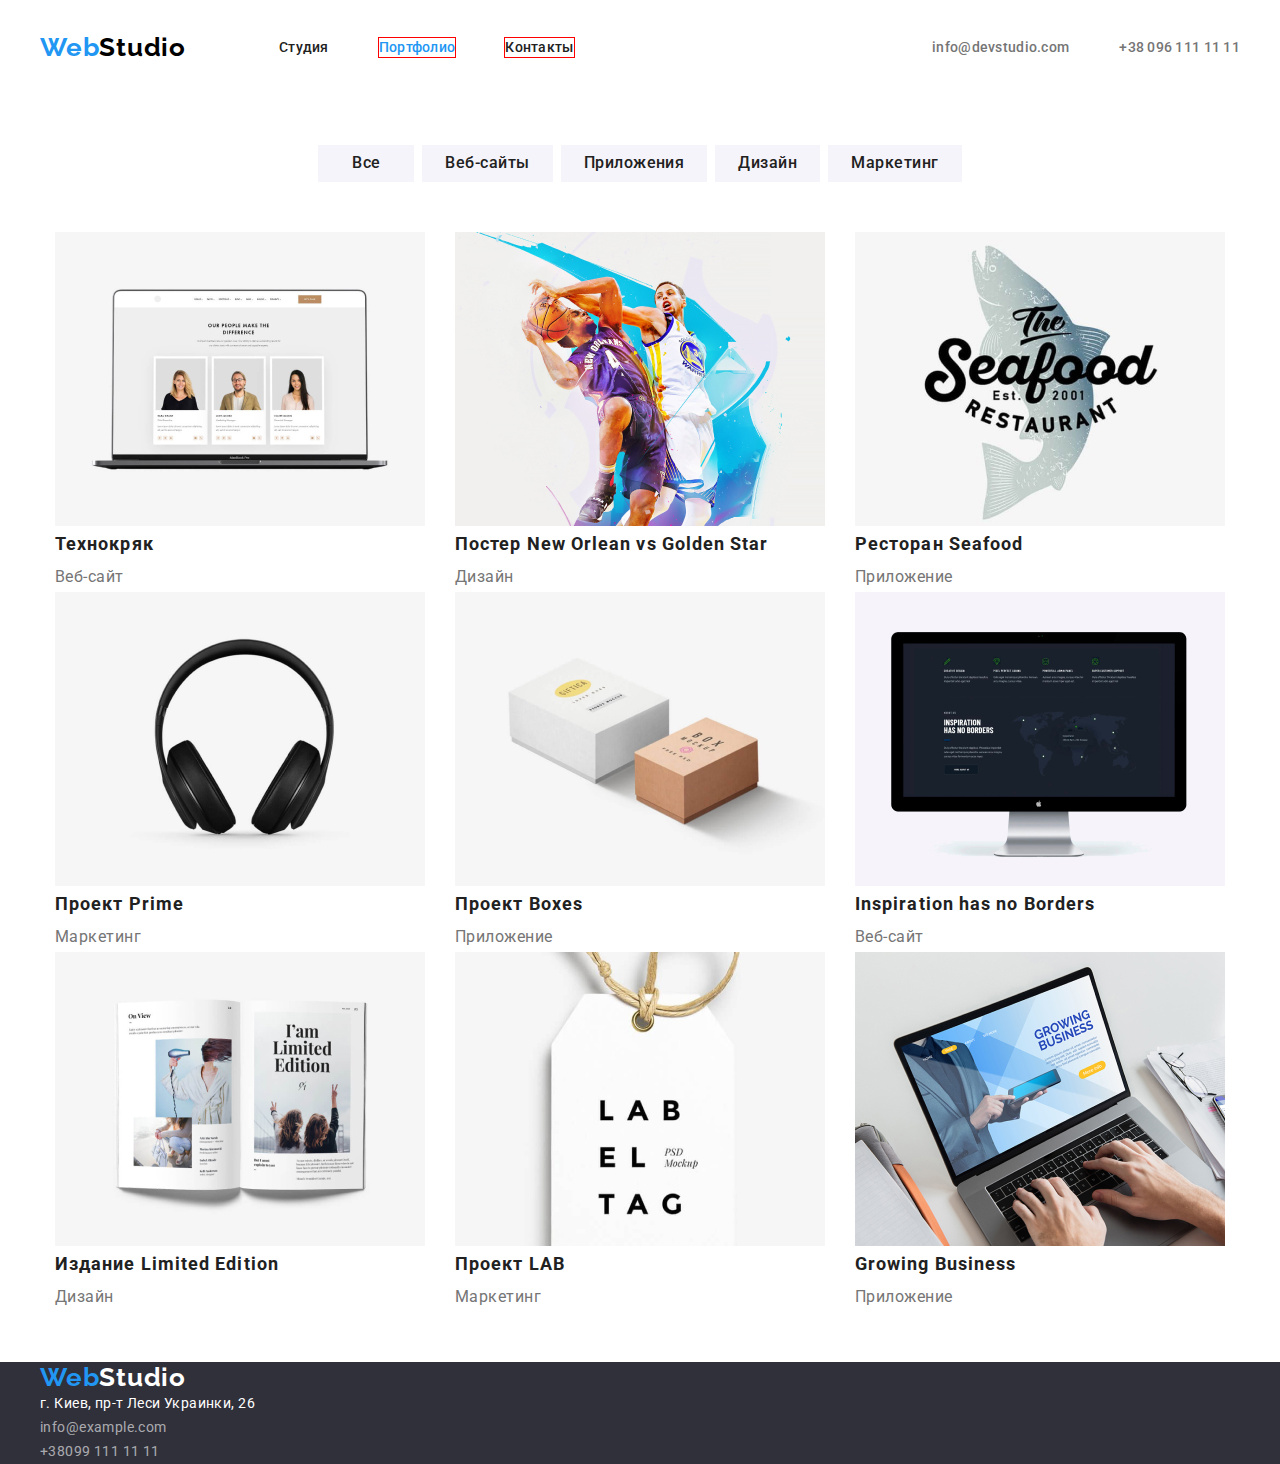
==== commit cd22a646: "header" ====
--- a/portfolio.html
+++ b/portfolio.html
@@ -15,24 +15,22 @@
 </head>
 <body class="body">
 
-    <header>
+    <header class="header">
         <!-- Шапка сайта-->
-        <div class="container main-nav">
-            <nav>
+        <div class="container">
+    
+            <nav class="main-nav">
                 <!-- Главный блок навигации -->
+    
                 <a href="./index.html" class="logo">
                     <!--"/" - вернуться на главную страницу-->
-                    Web<span class="logo-web">Studio</span>
-                </a>
+                    Web<span class="logo-web">Studio</span></a>
                 <ul class="site-nav">
-                    <li class="item"><a href="" class="link current">Студия</a></li>
-                    <li class="item"><a href="./portfolio.html" class="link">Портфолио</a></li>
+                    <li class="item"><a href="./index.html" class="link">Студия</a></li>
+                    <li class="item"><a href="" class="link current">Портфолио</a></li>
                     <li class="item"><a href="" class="link">Контакты</a></li>
                 </ul>
             </nav>
-            <!--</div>
-    
-        <div class="container">-->
             <ul class="site-auth">
                 <li class="item"><a href="" class="auth-link">info@devstudio.com</a></li>
                 <li class="item"><a href="" class="auth-link">+38 096 111 11 11</a></li>
--- a/css/style.css
+++ b/css/style.css
@@ -22,14 +22,6 @@
   margin: 0;
 }
 
-.container {
-  margin-left: auto;
-  margin-right: auto;
-  width: 1170px;
-  padding-left: 15px;
-  padding-right: 15px;
-}
-
 /*приминяем ко всем спискам*/
 ul {
   list-style: none;
@@ -41,13 +33,45 @@
 a {
   text-decoration: none;
 }
-
-/*.section.no-padding {
-  padding-top: 0px;
-  padding-bottom: 0px;
-}*/
-
-/* Логотип*/
+h1,
+h2,
+h3,
+h4,
+h5,
+h6 {
+  margin: 0;
+}
+p {
+  margin: 0;
+}
+
+img {
+  display: block;
+}
+
+.container {
+  display: flex;
+  margin-left: auto;
+  margin-right: auto;
+  width: 1200px;
+  padding: 0 15px; /*или padding-left: 15px; padding-right: 15px;*/
+}
+
+/*/////////////////////ШАПКА///////////////////*/
+.header {
+  padding-top: 32px;
+  padding-bottom: 32px;
+}
+.header .container {
+  display: flex;
+  align-items: center;
+}
+.main-nav,
+.site-nav {
+  display: flex;
+  align-items: center;
+}
+/*////////////////LOGO////////////*/
 .logo {
   color: var(--title-text-color);
   font-family: Raleway, cursive;
@@ -56,6 +80,10 @@
   line-height: 1.19;
   letter-spacing: 0.03em;
 }
+
+.main-nav .logo {
+  margin-right: 93px;
+}
 .logo-web {
   color: #000000;
 }
@@ -65,35 +93,15 @@
   color: var(--title-text-color);
 }
 
-.logo-footer {
-  color: #ffffff;
-}
-
-.logo-footer:hover,
-.logo-footer:focus {
-  color: var(--title-text-color);
-}
-
-.main-nav {
-  display: flex;
-  align-items: center;
-  justify-content: flex-start;
-}
-
-/*site-nav*/
-.site-nav {
-  display: flex;
-  margin-left: 93px;
-}
-.site-nav .item + .item /*альтернатива .site-nav .item:not(:last-child), но при использовании :last-child необходимо использовать - margin-right */ {
+/*///////////////SITE-NAV/////////*/
+
+.site-nav .item + .item /*альтернатива .site-nav .item:not(:last-child), но при использовании :last-child необходимо использовать - margin-right: 50px; */ {
   outline: 1px solid red;
   margin-left: 50px;
 }
-
 .site-nav .link {
-  display: block;
-  padding-top: 32px;
-  padding-bottom: 32px;
+  margin-top: 32px;
+  margin-bottom: 32px;
 
   color: var(--primary-text-color);
   font-weight: 500;
@@ -101,17 +109,15 @@
   line-height: 1.14;
   letter-spacing: 0.02em;
 }
-
 .site-nav .link:hover,
 .site-nav .link:focus {
   color: var(--title-text-color);
 }
-
 .site-nav .link.current {
   color: var(--title-text-color);
 }
 
-/*site-auth*/
+/*///////////////SITE-AUTH/////////////*/
 .site-auth {
   display: flex;
   margin-left: auto;
@@ -125,8 +131,6 @@
   font-size: 14px;
   line-height: 1.14;
   letter-spacing: 0.02em;
-  margin-top: 0px;
-  margin-bottom: 213px;
 }
 .site-auth .auth-link:hover,
 .site-auth .auth-link:focus {
@@ -134,6 +138,7 @@
 }
 
 /*Общее оформление текста*/
+
 .section {
   font-weight: 700;
   font-size: 36px;
@@ -161,6 +166,11 @@
   margin-bottom: 0;
   background-color: #2f303a;
   text-align: center;
+  justify-content: center;
+}
+
+.hero-section .container {
+  display: block;
 }
 
 .hero-title {
@@ -171,6 +181,8 @@
   text-align: center;
   letter-spacing: 0.06em;
   text-transform: uppercase;
+  width: 696px;
+  justify-content: center;
   padding: 200px 252px;
   padding-bottom: 0px;
   margin-bottom: 30px;
@@ -277,6 +289,14 @@
 }
 
 /*Footer*/
+.logo-footer {
+  color: #ffffff;
+}
+
+.logo-footer:hover,
+.logo-footer:focus {
+  color: var(--title-text-color);
+}
 .footer {
   background-color: #2f303a;
 }
@@ -304,24 +324,12 @@
   margin-bottom: 50px;
 }
 
-.filter-block {
-  display: flex;
-}
-.filter-list {
-  width: 370px;
-  margin-right: 30px;
-}
-
-.filter-list:nth-child(3n) {
-  margin-right: 0;
-}
-
-.filter-list:nth-child(-n + 3) {
-  margin-right: 0;
-}
-
-.filter-product {
-  color: var(--primary-text-color);
+.container-filter {
+  width: 1170px;
+  padding-right: 15px;
+  padding-left: 15px;
+  margin-left: auto;
+  margin-right: auto;
 }
 
 .filter-buttom-list {
@@ -346,7 +354,8 @@
   text-align: center;
   padding: 6px 22px;
 }
-.buttom-lis .item + .item {
+
+.filter-buttom-list .item + .item {
   margin-left: 8px;
 }
 
@@ -357,13 +366,26 @@
   font-family: inherit;
 }
 
-.container-filter {
-  width: 1170px;
-  padding-right: 15px;
-  padding-left: 15px;
-  margin-left: auto;
-  margin-right: auto;
-}
+.filter-block {
+  display: flex;
+}
+.filter-list {
+  width: calc(100%-60px / 3);
+  margin-right: 30px;
+} /*100%строки; 60px- суммарное значение 2 маржинов по 30px каждый в одной строке (2 маржина между 3-х элементов) / 3-количество элементов в строке*/
+.filter-list:nth-child(3n) {
+  margin-right: 0;
+}
+
+/*ИЛИ
+width: 370px;
+  margin-right: 30px;
+}
+.filter-list:nth-child(3n) {
+  margin-right: 0;
+}
+.filter-list:nth-child(-n + 3) {
+  margin-right: 0;*/
 
 .filter-block {
   flex-wrap: wrap;
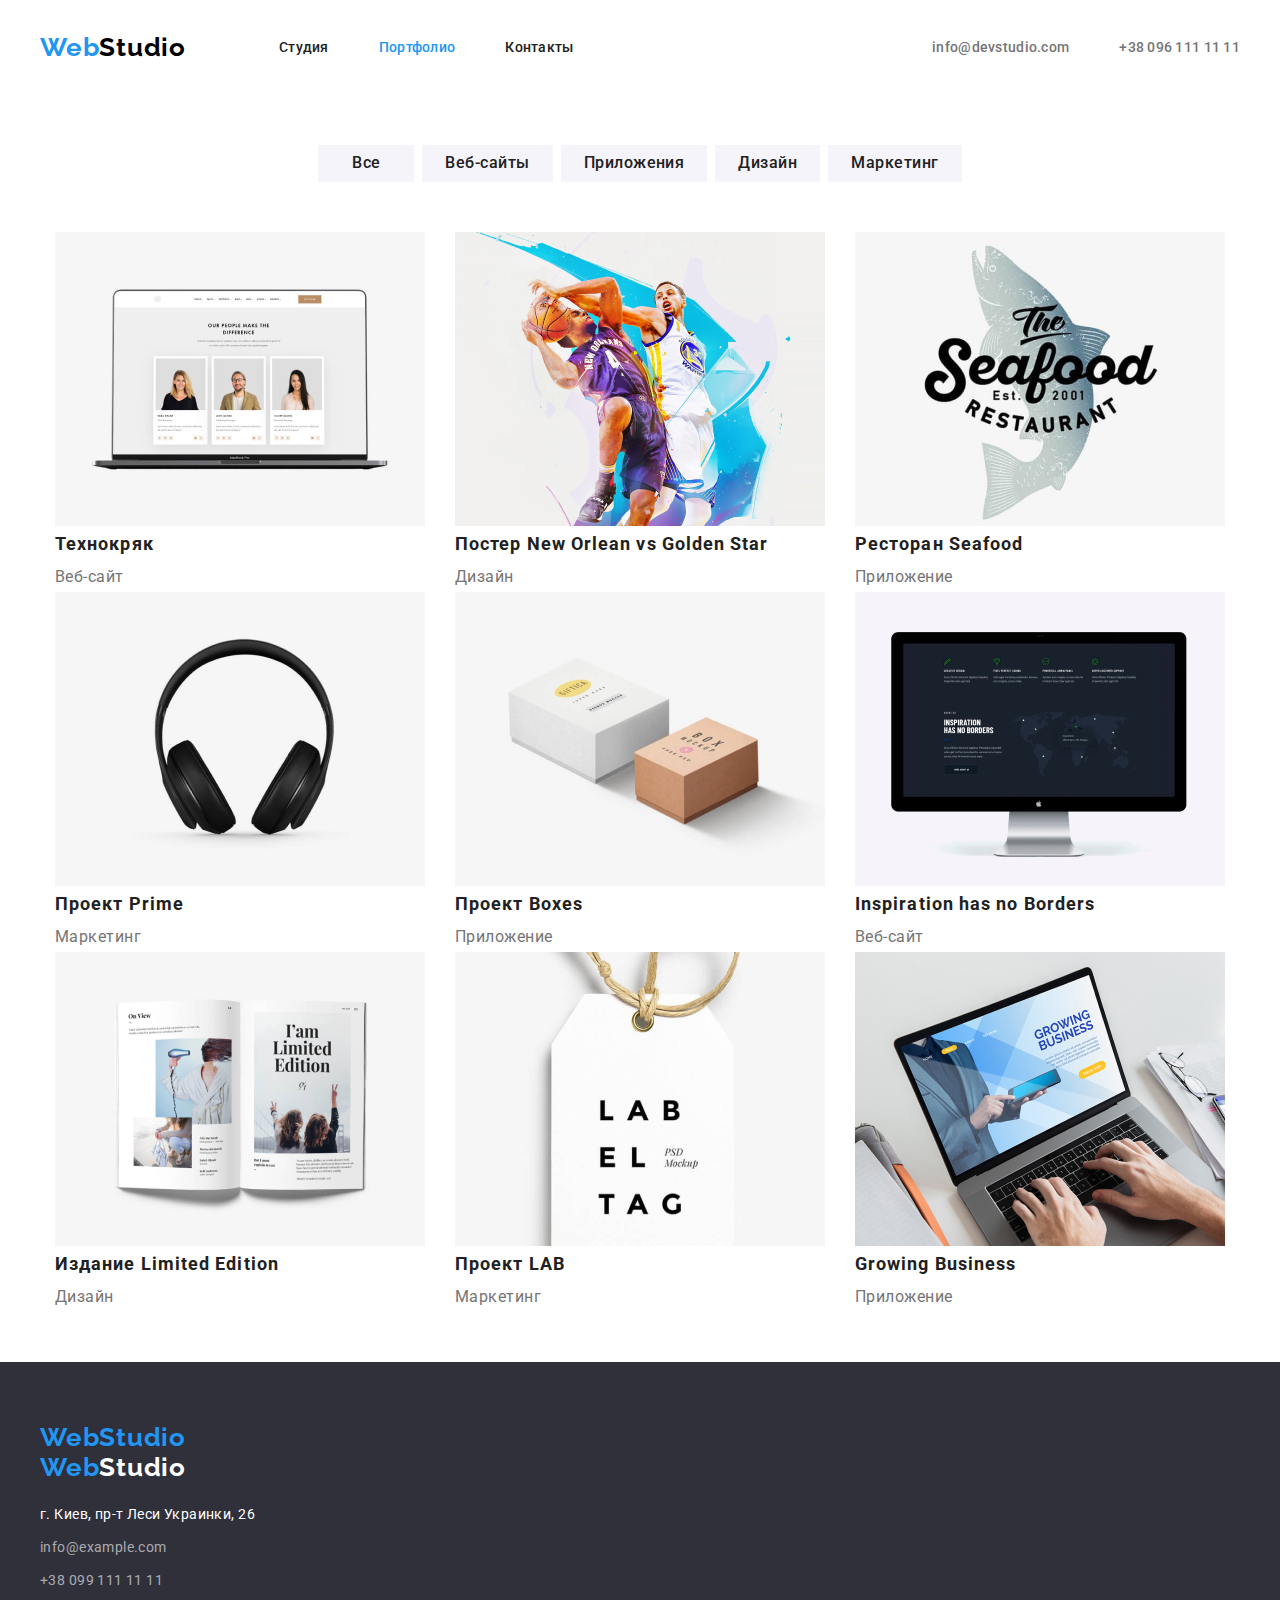
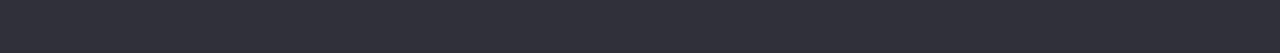
==== commit bcce8c92: "Completed 1-st" ====
--- a/portfolio.html
+++ b/portfolio.html
@@ -40,7 +40,7 @@
    
     <main>
         <section class="filter-section">
-            <div class="container-filter">
+            <div class="container container-filter-button">
             <h1 class="visually-hidden">Портфолио</h1>
         <ul class="filter-buttom-list">
             <li class="item"><button type="button" class="filter-button">Все</button></li>
@@ -127,13 +127,20 @@
             </a>
         </div>
     
+        <div class="container footer-container">
+            <a href="./index.html" class="logo">
+                <!--"/" - вернуться на главную страницу-->
+                Web<span class="logo-footer-accent">Studio</span>
+            </a>
+        </div>
+        
         <div class="container">
             <address>
-                <ul>
-                    <li><a href="https://goo.gl/maps/9YoqFHSqJAAs1rC1A" target="_blank" class="footer-maps">г. Киев, пр-т
-                            Леси Украинки, 26</a></li>
-                    <li><a href="mailto:info@example.com" class="footer-link">info@example.com</a></li>
-                    <li><a href="tel:+380991111111" class="footer-link">+38099 111 11 11</a></li>
+                <ul class="footer-address-list">
+                    <li class="item"><a href="https://goo.gl/maps/9YoqFHSqJAAs1rC1A" target="_blank" class="footer-maps">г.
+                            Киев, пр-т Леси Украинки, 26</a></li>
+                    <li class="item"><a href="mailto:info@example.com" class="footer-link">info@example.com</a></li>
+                    <li class="item"><a href="tel:+380991111111" class="footer-link">+38 099 111 11 11</a></li>
                 </ul>
             </address>
         </div>
--- a/css/style.css
+++ b/css/style.css
@@ -50,14 +50,13 @@
 }
 
 .container {
-  display: flex;
   margin-left: auto;
   margin-right: auto;
   width: 1200px;
   padding: 0 15px; /*или padding-left: 15px; padding-right: 15px;*/
 }
 
-/*/////////////////////ШАПКА///////////////////*/
+/*/////////////////////HEADER///////////////////*/
 .header {
   padding-top: 32px;
   padding-bottom: 32px;
@@ -71,7 +70,7 @@
   display: flex;
   align-items: center;
 }
-/*////////////////LOGO////////////*/
+/*/ ///////////////LOGO////////////*/
 .logo {
   color: var(--title-text-color);
   font-family: Raleway, cursive;
@@ -96,7 +95,7 @@
 /*///////////////SITE-NAV/////////*/
 
 .site-nav .item + .item /*альтернатива .site-nav .item:not(:last-child), но при использовании :last-child необходимо использовать - margin-right: 50px; */ {
-  outline: 1px solid red;
+  /*outline: 1px solid red;*/
   margin-left: 50px;
 }
 .site-nav .link {
@@ -151,13 +150,13 @@
 .products-title,
 .team-title {
   padding-bottom: 50px;
-}
-.team-list,
-.product-list {
-  display: inline-block;
-}
-.teammate {
-  background-color: #f5f4fa;
+  font-family: Roboto;
+  font-style: normal;
+  font-weight: bold;
+  font-size: 36px;
+  line-height: 1.17;
+  text-align: center;
+  letter-spacing: 0.03em;
 }
 
 /*Hero*/
@@ -171,6 +170,8 @@
 
 .hero-section .container {
   display: block;
+  width: 1600px;
+  text-align: center;
 }
 
 .hero-title {
@@ -181,11 +182,13 @@
   text-align: center;
   letter-spacing: 0.06em;
   text-transform: uppercase;
-  width: 696px;
-  justify-content: center;
   padding: 200px 252px;
+  margin-left: auto;
+  margin-right: auto;
   padding-bottom: 0px;
-  margin-bottom: 30px;
+  margin-bottom: 0px;
+  max-width: 696px;
+  align-content: center;
 }
 
 /*Button*/
@@ -205,8 +208,9 @@
   display: inline-block;
   padding: 10px 32px;
   min-width: 50px;
-  margin-top: 0px;
-  margin-bottom: 187px;
+  margin-top: 30px;
+  margin-bottom: 200px;
+  cursor: pointer;
 }
 
 .button:hover,
@@ -271,14 +275,44 @@
 
 /*Product*/
 
+/*Значение products-title в общем оформлении текста*/
+
+.product-list {
+  display: flex;
+}
+
+.product-list .item + .item {
+  margin-left: 30px;
+}
+
 /*/////Team/////*/
 
+/*Значение team-title в общем оформлении текста*/
+.team-title {
+  display: inline-block;
+  margin-top: 94px;
+}
+.team-list {
+  display: flex;
+}
+.team-list .item {
+  display: inline-block;
+  margin-bottom: 90px;
+}
+.team-list .item:not(:last-child) {
+  margin-right: 30px;
+}
+.teammate-img,
+.teammate-position {
+  margin-bottom: 30px;
+}
 .teammate-name {
   font-weight: 500;
   font-size: 16px;
   line-height: 1.18;
   text-align: center;
   letter-spacing: 0.03em;
+  margin-bottom: 10px;
 }
 .teammate-position {
   color: var(--text-color);
@@ -287,14 +321,29 @@
   text-align: center;
   letter-spacing: 0.03em;
 }
-
+.team-section {
+  background-color: #f5f4fa;
+  margin-bottom: 0px;
+}
+.team-list .item {
+  background-color: var(--hero-color);
+}
 /*Footer*/
-.logo-footer {
+.footer {
+  padding-top: 60px;
+  padding-bottom: 60px;
+}
+
+.footer-container {
+  margin-bottom: 20px;
+}
+
+.logo-footer-accent {
   color: #ffffff;
 }
 
-.logo-footer:hover,
-.logo-footer:focus {
+.logo-footer-accent:hover,
+.logo-footer-accent:focus {
   color: var(--title-text-color);
 }
 .footer {
@@ -315,7 +364,13 @@
   line-height: 1.71;
   letter-spacing: 0.03em;
 }
-
+.footer .logo {
+  margin-top: 30px;
+}
+
+.footer-address-list .item:not(:last-child) {
+  margin-bottom: 9px;
+}
 /*/////////////////////portfolio.html////////////////////////*/
 
 /*filter*/
@@ -324,7 +379,7 @@
   margin-bottom: 50px;
 }
 
-.container-filter {
+.container-filter-button {
   width: 1170px;
   padding-right: 15px;
   padding-left: 15px;
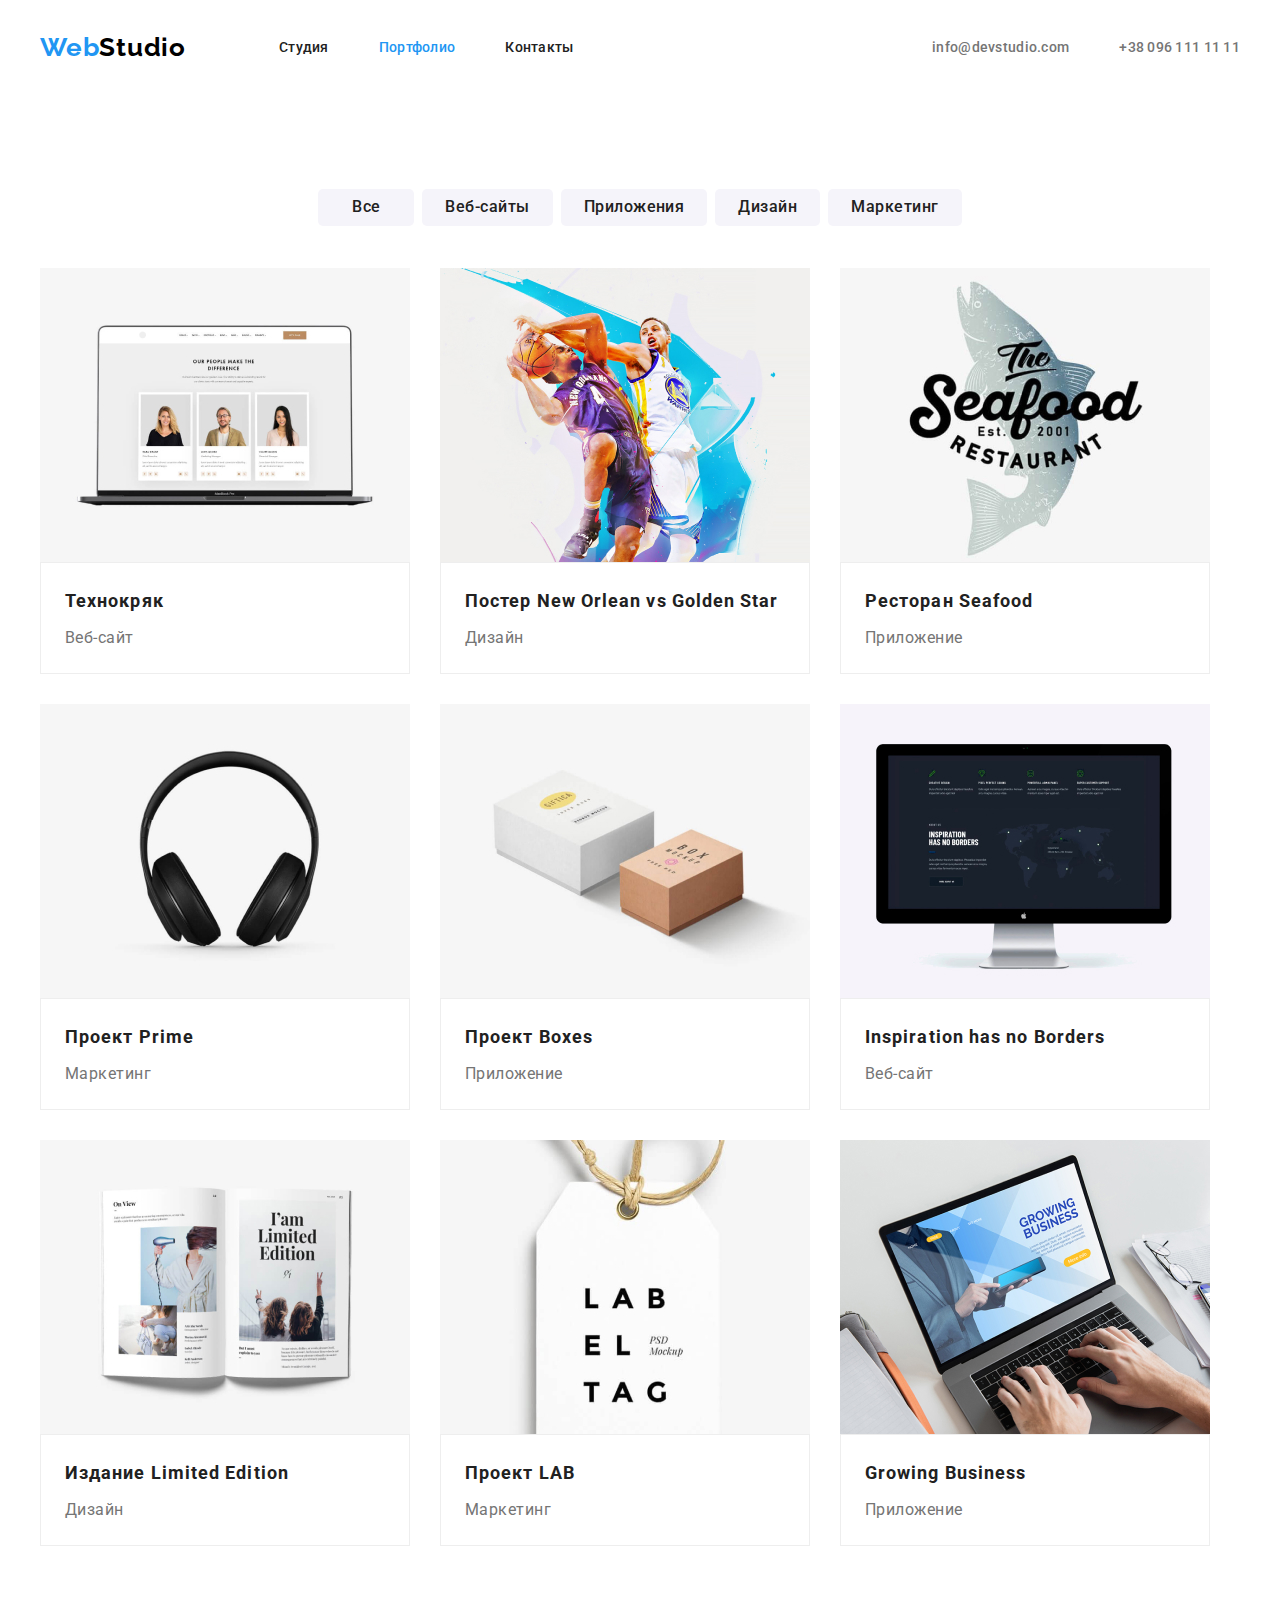
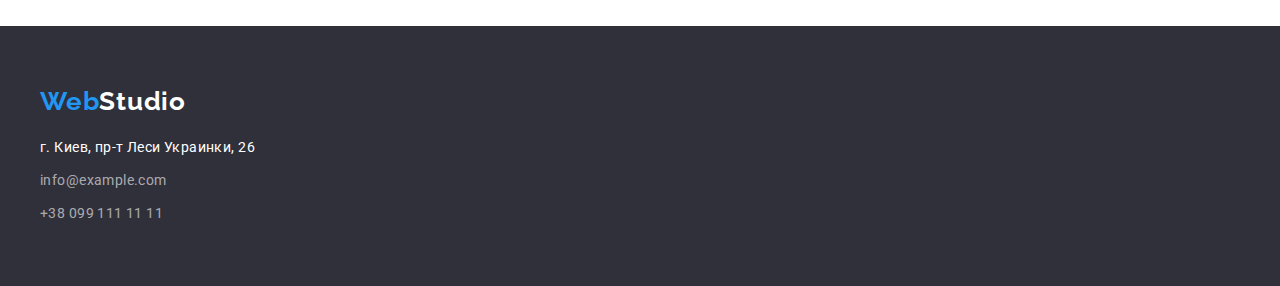
==== commit 64595753: "Сompleted" ====
--- a/portfolio.html
+++ b/portfolio.html
@@ -40,7 +40,7 @@
    
     <main>
         <section class="filter-section">
-            <div class="container container-filter-button">
+            <div class="container">
             <h1 class="visually-hidden">Портфолио</h1>
         <ul class="filter-buttom-list">
             <li class="item"><button type="button" class="filter-button">Все</button></li>
@@ -49,84 +49,94 @@
             <li class="item"><button type="button" class="filter-button">Дизайн</button></li>
             <li class="item"><button type="button" class="filter-button">Маркетинг</button></li>
         </ul>
-        <ul class="filter-block">
-            <li class="filter-list">
+        <ul class="filter-list">
+            <li class="filter-list-item">
                 <a href="">
-                <img src="./images/portfolio.jpg" alt="Технокряк">
+                <img src="./images/portfolio.jpg" alt="Технокряк" width="370" class="filter-img">
+                <div class="card-content">
                 <h2 class="filter-experience">Технокряк</h2>
-                <p class="filter-product">Веб-сайт</p></a>
+                <p class="filter-product">Веб-сайт</p>
+                </div>
+                </a>
+
             </li>
-            <li class="filter-list">
+            <li class="filter-list-item">
                 <a href="">
-                <img src="./images/portfolio2.jpg" alt="Постер New Orlean vs Golden Star">
+                <img src="./images/portfolio2.jpg" alt="Постер New Orlean vs Golden Star" width="370" class="filter-img">
+                <div class="card-content">
                 <h2 class="filter-experience">Постер New Orlean vs Golden Star</h2>
                 <p class="filter-product">Дизайн</p>
-            </a>
+                </div>
+                </a>
             </li>
-            <li class="filter-list">
+            <li class="filter-list-item">
                 <a href="">
-                <img src="./images/portfolio3.jpg" alt="Ресторан Seafood">
+                <img src="./images/portfolio3.jpg" alt="Ресторан Seafood" width="370" class="filter-img">
+                <div class="card-content">
                 <h2 class="filter-experience">Ресторан Seafood</h2>
                 <p class="filter-product">Приложение</p>
-            </a>
+                </div>
+                </a>
             </li>
-            <li class="filter-list">
+            <li class="filter-list-item">
                 <a href="">
-                <img src="./images/portfolio4.jpg" alt="Проект Prime">
+                <img src="./images/portfolio4.jpg" alt="Проект Prime" width="370" class="filter-img">
+                <div class="card-content">
                 <h2 class="filter-experience">Проект Prime</h2>
                 <p class="filter-product">Маркетинг</p>
-            </a>
+                </div>
+                </a>
             </li>
-            <li class="filter-list">
+            <li class="filter-list-item">
                <a href="">
-                <img src="./images/portfolio5.jpg" alt="Проект Boxes">
-                <h2 class="filter-experience">Проект Boxes</h2>
+                <img src="./images/portfolio5.jpg" alt="Проект Boxes" width="370" class="filter-img">
+                <div class="card-content"><h2 class="filter-experience">Проект Boxes</h2>
                 <p class="filter-product">Приложение</p>
-            </a>
+                </div>
+                </a>
             </li>
-            <li class="filter-list">
+            <li class="filter-list-item">
                <a href="">
-                <img src="./images/portfolio6.jpg" alt="Inspiration has no Borders">
-                <h2 class="filter-experience">Inspiration has no Borders</h2>
+                <img src="./images/portfolio6.jpg" alt="Inspiration has no Borders" width="370" class="filter-img">
+                <div class="card-content"><h2 class="filter-experience">Inspiration has no Borders</h2>
                 <p class="filter-product">Веб-сайт</p>
-            </a>
+                </div>
+                </a>
             </li>
-            <li class="filter-list">
+            <li class="filter-list-item">
                <a href="">
-                <img src="./images/portfolio7.jpg" alt="Издание Limited Edition">
-                <h2 class="filter-experience">Издание Limited Edition</h2>
+                <img src="./images/portfolio7.jpg" alt="Издание Limited Edition" width="370" class="filter-img">
+                <div class="card-content"><h2 class="filter-experience">Издание Limited Edition</h2>
                 <p class="filter-product">Дизайн</p>
-            </a>
+                </div>
+                </a>
             </li>
-            <li class="filter-list">
+            <li class="filter-list-item">
                <a href="">
-                <img src="./images/portfolio8.jpg" alt="Проект LAB">
+                <img src="./images/portfolio8.jpg" alt="Проект LAB" width="370" class="filter-img">
+                <div class="card-content">
                 <h2 class="filter-experience">Проект LAB</h2>
                 <p class="filter-product">Маркетинг</p>
-            </a>
+                </div>
+                </a>
             </li>
-            <li class="filter-list">
+            <li class="filter-list-item">
                <a href="">
-                <img src="./images/portfolio9.jpg" alt="Growing Business">
+                <img src="./images/portfolio9.jpg" alt="Growing Business" width="370" class="filter-img">
+                <div class="card-content">
                 <h2 class="filter-experience">Growing Business</h2>
                 <p class="filter-product">Приложение</p>
-            </a>
+                </div>
+                </a>
             </li>
         </ul>
-        </div>
     </section>
 
     </main>
    
 <!--Footer-->
     <footer class="footer">
-        <div class="container">
-            <a href="./index.html" class="logo">
-                <!--"/" - вернуться на главную страницу-->
-                Web<span class="logo-footer">Studio</span>
-            </a>
-        </div>
-    
+      
         <div class="container footer-container">
             <a href="./index.html" class="logo">
                 <!--"/" - вернуться на главную страницу-->
--- a/css/style.css
+++ b/css/style.css
@@ -46,7 +46,9 @@
 }
 
 img {
-  display: block;
+  display: block; /*убираем зазор в 4 px*/
+  max-width: 100%; /*растягивание не шире, чем оригинальный размер*/
+  height: auto;
 }
 
 .container {
@@ -223,7 +225,7 @@
 /*///////Наши преимуества(advantages)/////*/
 /*advantages-title {}*/
 
-.advantages-ul {
+.advantages-list {
   display: flex;
   margin-left: -10px;
   margin-top: -10px;
@@ -234,7 +236,7 @@
   flex-basis: calc(100% / 3 - 10px);*/
 }
 
-.advantages-list {
+.advantages-list-item {
   display: inline-block;
   margin-left: 30px;
   margin-top: 96px;
@@ -371,25 +373,20 @@
 .footer-address-list .item:not(:last-child) {
   margin-bottom: 9px;
 }
+
 /*/////////////////////portfolio.html////////////////////////*/
 
 /*filter*/
 .filter-section {
-  margin-top: 50px;
   margin-bottom: 50px;
 }
 
-.container-filter-button {
-  width: 1170px;
-  padding-right: 15px;
-  padding-left: 15px;
-  margin-left: auto;
-  margin-right: auto;
-}
-
 .filter-buttom-list {
   display: flex;
   justify-content: center;
+  margin-top: 94px;
+  margin-bottom: 34px;
+  padding-bottom: 8px;
 }
 
 .filter-button {
@@ -405,9 +402,9 @@
   text-align: center;
   /*outline: 1px solid red;*/
   min-width: 50px;
-  margin-bottom: 50px;
   text-align: center;
   padding: 6px 22px;
+  border-radius: 5px; /*задаёт округление кнопки*/
 }
 
 .filter-buttom-list .item + .item {
@@ -421,30 +418,36 @@
   font-family: inherit;
 }
 
-.filter-block {
-  display: flex;
-}
 .filter-list {
-  width: calc(100%-60px / 3);
+  display: flex;
+  flex-wrap: wrap; /*Позволяем элементам перепрыгивать на другие строки, которые по умолчанию располагаются сверху вниз (вдоль поперечной оси).*/
+}
+
+.card-content {
+  border: 1px solid #eeeeee;
+  padding: 20px 24px;
+}
+
+.filter-list-item {
+  width: calc(
+    100%-60px / 3
+  ); /*Модуль 3. Вебинар №6. Flexbox 1:00:00 (1:16:00)*/
+  margin-bottom: 30px;
   margin-right: 30px;
 } /*100%строки; 60px- суммарное значение 2 маржинов по 30px каждый в одной строке (2 маржина между 3-х элементов) / 3-количество элементов в строке*/
-.filter-list:nth-child(3n) {
+
+.filter-list-item:nth-child(3n) {
   margin-right: 0;
 }
-
 /*ИЛИ
 width: 370px;
   margin-right: 30px;
 }
-.filter-list:nth-child(3n) {
+.filter-list-item:nth-child(3n) {
   margin-right: 0;
 }
-.filter-list:nth-child(-n + 3) {
+.filter-list-item:nth-child(-n + 3) {
   margin-right: 0;*/
-
-.filter-block {
-  flex-wrap: wrap;
-}
 
 .filter-experience {
   color: var(--primary-text-color);
@@ -452,6 +455,7 @@
   font-size: 18px;
   line-height: 2;
   letter-spacing: 0.06em;
+  margin-bottom: 4px;
 }
 
 .filter-product {
